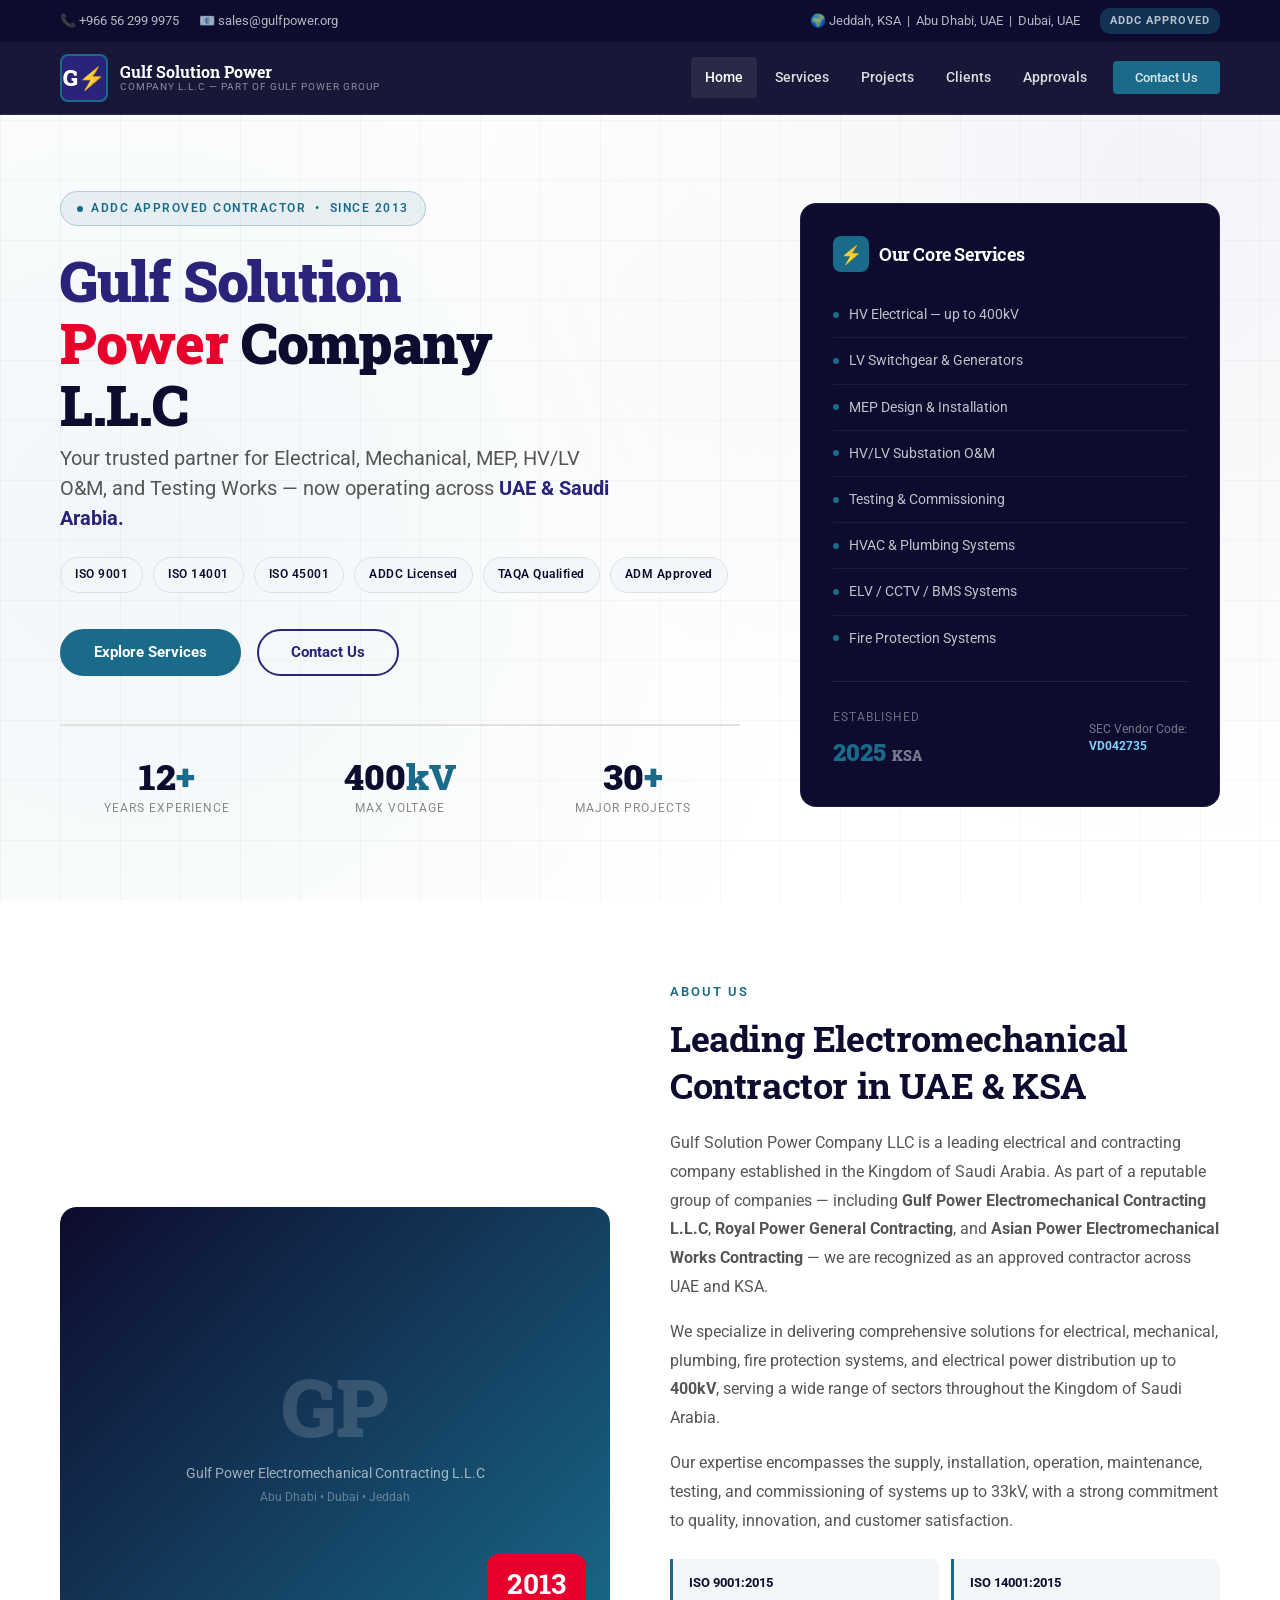
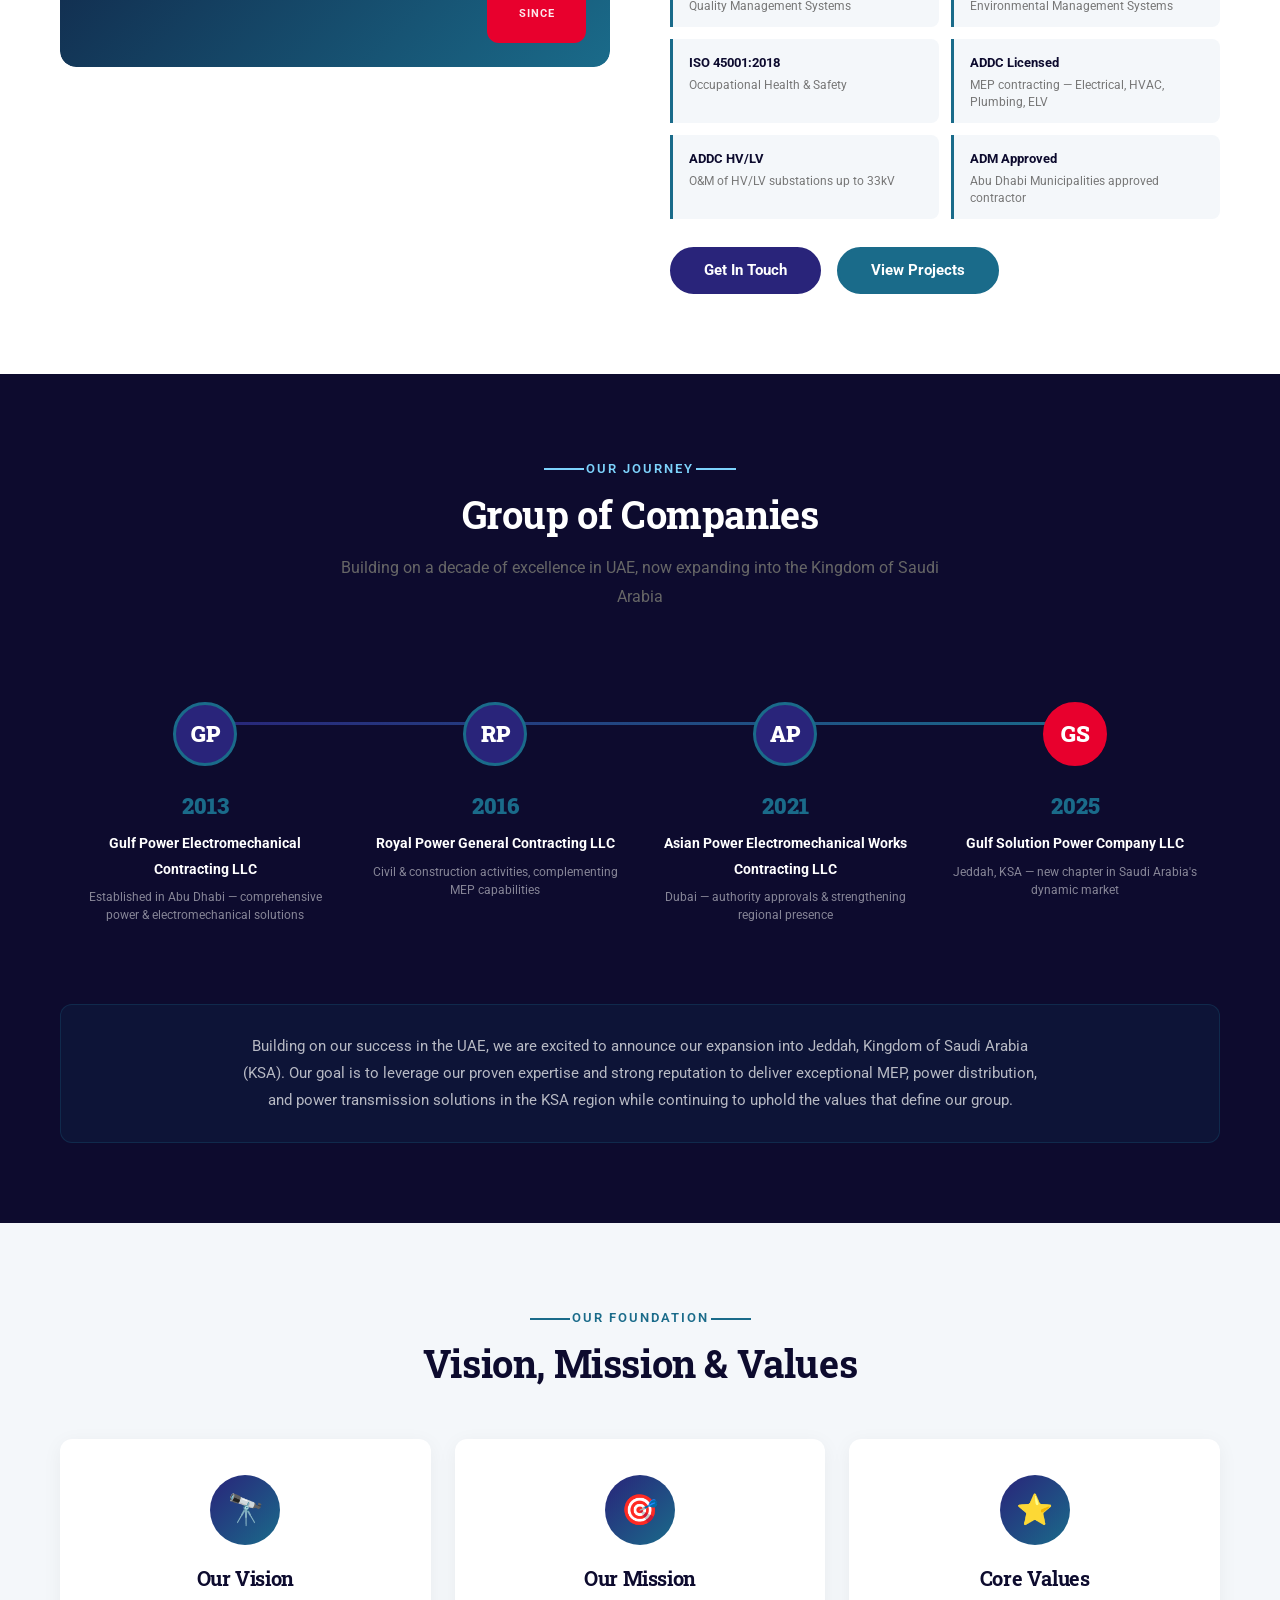
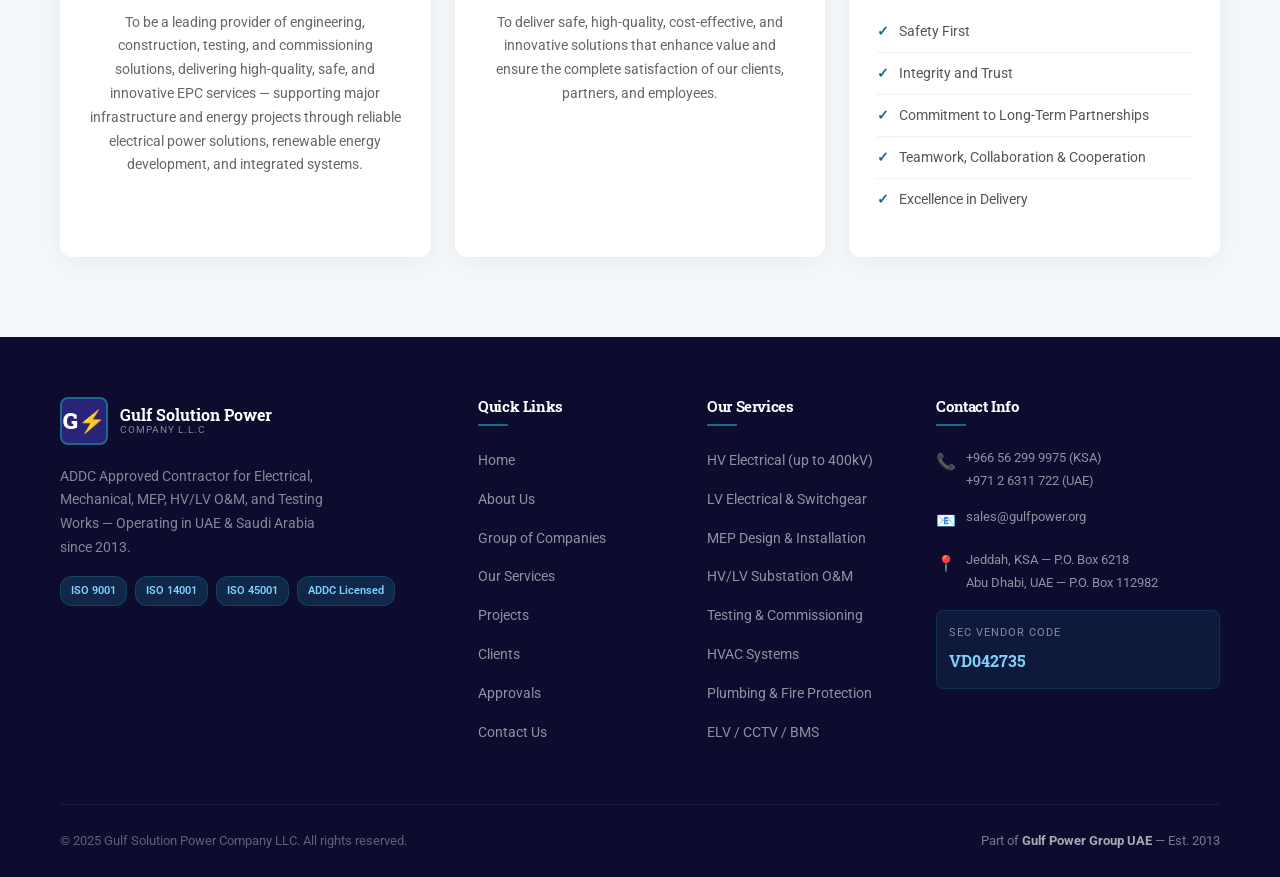
==== index.html @ 513af392 "initial commit" ====
<!DOCTYPE html>
<html lang="en">
<head>
  <meta charset="UTF-8" />
  <meta name="viewport" content="width=device-width, initial-scale=1.0" />
  <title>Gulf Solution Power Company LLC | ADDC Approved Contractor — UAE & KSA</title>
  <meta name="description" content="Gulf Solution Power Company LLC — ADDC Approved Contractor for Electrical, Mechanical, MEP, HV/LV O&M, and Testing Works. Operating in UAE & Saudi Arabia since 2013." />
  <link rel="preconnect" href="https://fonts.googleapis.com" />
  <link rel="preconnect" href="https://fonts.gstatic.com" crossorigin />
  <link href="https://fonts.googleapis.com/css2?family=Roboto:wght@300;400;500;700;900&family=Roboto+Slab:wght@400;600;700;900&display=swap" rel="stylesheet" />
  <link rel="stylesheet" href="assets/css/style.css" />
</head>
<body>

<!-- PAGE LOADER -->
<div id="page-loader">
  <div class="loader-inner">
    <div class="loader-logo">GULF <span>⚡</span> POWER</div>
    <div class="loader-bar"><div class="loader-bar-inner"></div></div>
  </div>
</div>

<!-- ============ HEADER ============ -->
<header id="site-header">
  <div class="header-top">
    <div class="container">
      <div class="header-top-left">
        <span>📞 +966 56 299 9975</span>
        <span>📧 sales@gulfpower.org</span>
      </div>
      <div class="header-top-right">
        <span>🌍 Jeddah, KSA &nbsp;|&nbsp; Abu Dhabi, UAE &nbsp;|&nbsp; Dubai, UAE</span>
        <span style="background:rgba(26,107,138,0.4);padding:3px 10px;border-radius:10px;font-size:11px;font-weight:700;letter-spacing:1px;">ADDC APPROVED</span>
      </div>
    </div>
  </div>
  <div class="header-main">
    <div class="container">
      <a href="index.html" class="site-logo">
        <div class="logo-icon">G<i class="lightning">⚡</i></div>
        <div class="logo-text">
          <span class="name">Gulf Solution Power</span>
          <span class="tagline">Company L.L.C — Part of Gulf Power Group</span>
        </div>
      </a>
      <nav class="main-nav">
        <ul>
          <li class="active"><a href="index.html">Home</a></li>
          <li><a href="services.html">Services</a></li>
          <li><a href="projects.html">Projects</a></li>
          <li><a href="clients.html">Clients</a></li>
          <li><a href="approvals.html">Approvals</a></li>
          <li><a href="contact.html" class="btn btn-secondary">Contact Us</a></li>
        </ul>
      </nav>
      <button class="hamburger" aria-label="Open menu">
        <span></span><span></span><span></span>
      </button>
    </div>
  </div>
  <nav class="mobile-nav">
    <ul>
      <li><a href="index.html">Home</a></li>
      <li><a href="services.html">Services</a></li>
      <li><a href="projects.html">Projects</a></li>
      <li><a href="clients.html">Clients</a></li>
      <li><a href="approvals.html">Approvals</a></li>
      <li><a href="contact.html">Contact Us</a></li>
    </ul>
  </nav>
</header>

<!-- ============ HERO ============ -->
<section id="hero">
  <div class="hero-bg-pattern"></div>
  <div class="hero-grid"></div>
  <div class="container">
    <div class="hero-content">
      <div class="hero-badge">
        <span class="dot"></span>
        ADDC Approved Contractor &nbsp;•&nbsp; Since 2013
      </div>
      <h1>
        <span class="highlight">Gulf Solution</span><br>
        <span class="accent">Power</span> Company<br>
        L.L.C
      </h1>
      <p class="hero-tagline">
        Your trusted partner for Electrical, Mechanical, MEP, HV/LV O&amp;M,
        and Testing Works — now operating across <strong style="color:var(--color-primary);">UAE &amp; Saudi Arabia.</strong>
      </p>
      <div class="hero-certifications">
        <span class="cert-badge">ISO 9001</span>
        <span class="cert-badge">ISO 14001</span>
        <span class="cert-badge">ISO 45001</span>
        <span class="cert-badge">ADDC Licensed</span>
        <span class="cert-badge">TAQA Qualified</span>
        <span class="cert-badge">ADM Approved</span>
      </div>
      <div class="hero-actions">
        <a href="services.html" class="btn btn-secondary">Explore Services</a>
        <a href="contact.html" class="btn btn-primary" style="background:transparent;color:var(--color-primary);border-color:var(--color-primary);">Contact Us</a>
      </div>
      <div class="hero-stats">
        <div class="hero-stat">
          <span class="number">12<span>+</span></span>
          <span class="label">Years Experience</span>
        </div>
        <div class="hero-stat">
          <span class="number">400<span>kV</span></span>
          <span class="label">Max Voltage</span>
        </div>
        <div class="hero-stat">
          <span class="number">30<span>+</span></span>
          <span class="label">Major Projects</span>
        </div>
      </div>
    </div>
    <div class="hero-visual">
      <div class="hero-card">
        <h3>
          <span class="icon">⚡</span>
          Our Core Services
        </h3>
        <ul class="service-list-hero">
          <li>HV Electrical — up to 400kV</li>
          <li>LV Switchgear &amp; Generators</li>
          <li>MEP Design &amp; Installation</li>
          <li>HV/LV Substation O&amp;M</li>
          <li>Testing &amp; Commissioning</li>
          <li>HVAC &amp; Plumbing Systems</li>
          <li>ELV / CCTV / BMS Systems</li>
          <li>Fire Protection Systems</li>
        </ul>
        <div class="hero-card-bottom">
          <div>
            <span class="since">ESTABLISHED</span><br>
            <span class="year">2025 <span style="font-size:14px;color:rgba(255,255,255,0.45)">KSA</span></span>
          </div>
          <div style="margin-left:auto;font-size:12px;color:rgba(255,255,255,0.45);max-width:160px;line-height:1.4;">
            SEC Vendor Code:<br>
            <strong style="color:#7dd3fc;">VD042735</strong>
          </div>
        </div>
      </div>
    </div>
  </div>
</section>

<!-- ============ ABOUT ============ -->
<section id="about" class="section">
  <div class="container">
    <div class="about-grid">
      <div class="about-image-wrap fade-in">
        <div class="about-image-placeholder">
          <div class="big-gp">GP</div>
          <div style="color:rgba(255,255,255,0.6);font-size:14px;text-align:center;padding:0 40px;line-height:1.6;">
            Gulf Power Electromechanical Contracting L.L.C<br>
            <span style="color:rgba(255,255,255,0.35);font-size:12px;">Abu Dhabi • Dubai • Jeddah</span>
          </div>
        </div>
        <div class="about-since-badge">
          <span class="year">2013</span>
          <span class="text">Since</span>
        </div>
      </div>
      <div class="about-content fade-in fade-in-delay-1">
        <span class="subtitle-tag">About Us</span>
        <h2>Leading Electromechanical Contractor in UAE &amp; KSA</h2>
        <p>Gulf Solution Power Company LLC is a leading electrical and contracting company established in the Kingdom of Saudi Arabia. As part of a reputable group of companies — including <strong>Gulf Power Electromechanical Contracting L.L.C</strong>, <strong>Royal Power General Contracting</strong>, and <strong>Asian Power Electromechanical Works Contracting</strong> — we are recognized as an approved contractor across UAE and KSA.</p>
        <p>We specialize in delivering comprehensive solutions for electrical, mechanical, plumbing, fire protection systems, and electrical power distribution up to <strong>400kV</strong>, serving a wide range of sectors throughout the Kingdom of Saudi Arabia.</p>
        <p>Our expertise encompasses the supply, installation, operation, maintenance, testing, and commissioning of systems up to 33kV, with a strong commitment to quality, innovation, and customer satisfaction.</p>
        <div class="cert-grid">
          <div class="cert-item"><div class="cert-title">ISO 9001:2015</div><div class="cert-desc">Quality Management Systems</div></div>
          <div class="cert-item"><div class="cert-title">ISO 14001:2015</div><div class="cert-desc">Environmental Management Systems</div></div>
          <div class="cert-item"><div class="cert-title">ISO 45001:2018</div><div class="cert-desc">Occupational Health &amp; Safety</div></div>
          <div class="cert-item"><div class="cert-title">ADDC Licensed</div><div class="cert-desc">MEP contracting — Electrical, HVAC, Plumbing, ELV</div></div>
          <div class="cert-item"><div class="cert-title">ADDC HV/LV</div><div class="cert-desc">O&amp;M of HV/LV substations up to 33kV</div></div>
          <div class="cert-item"><div class="cert-title">ADM Approved</div><div class="cert-desc">Abu Dhabi Municipalities approved contractor</div></div>
        </div>
        <div style="margin-top:28px;">
          <a href="contact.html" class="btn btn-primary">Get In Touch</a>
          &nbsp;&nbsp;
          <a href="projects.html" class="btn btn-secondary">View Projects</a>
        </div>
      </div>
    </div>
  </div>
</section>

<!-- ============ GROUP OF COMPANIES ============ -->
<section id="group" class="section section-dark">
  <div class="container">
    <div class="section-header fade-in">
      <span class="subtitle">Our Journey</span>
      <h2>Group of Companies</h2>
      <p>Building on a decade of excellence in UAE, now expanding into the Kingdom of Saudi Arabia</p>
    </div>
    <div class="timeline fade-in">
      <div class="timeline-item">
        <div class="timeline-dot">GP</div>
        <div class="timeline-year">2013</div>
        <div class="timeline-name">Gulf Power Electromechanical Contracting LLC</div>
        <div class="timeline-desc">Established in Abu Dhabi — comprehensive power &amp; electromechanical solutions</div>
      </div>
      <div class="timeline-item">
        <div class="timeline-dot">RP</div>
        <div class="timeline-year">2016</div>
        <div class="timeline-name">Royal Power General Contracting LLC</div>
        <div class="timeline-desc">Civil &amp; construction activities, complementing MEP capabilities</div>
      </div>
      <div class="timeline-item">
        <div class="timeline-dot">AP</div>
        <div class="timeline-year">2021</div>
        <div class="timeline-name">Asian Power Electromechanical Works Contracting LLC</div>
        <div class="timeline-desc">Dubai — authority approvals &amp; strengthening regional presence</div>
      </div>
      <div class="timeline-item">
        <div class="timeline-dot" style="background:var(--color-accent);border-color:var(--color-accent);">GS</div>
        <div class="timeline-year">2025</div>
        <div class="timeline-name">Gulf Solution Power Company LLC</div>
        <div class="timeline-desc">Jeddah, KSA — new chapter in Saudi Arabia's dynamic market</div>
      </div>
    </div>
    <div style="text-align:center;margin-top:40px;padding:28px;background:rgba(26,107,138,0.1);border:1px solid rgba(26,107,138,0.25);border-radius:12px;" class="fade-in">
      <p style="color:rgba(255,255,255,0.7);font-size:15px;max-width:800px;margin:0 auto;line-height:1.8;">
        Building on our success in the UAE, we are excited to announce our expansion into Jeddah, Kingdom of Saudi Arabia (KSA). Our goal is to leverage our proven expertise and strong reputation to deliver exceptional MEP, power distribution, and power transmission solutions in the KSA region while continuing to uphold the values that define our group.
      </p>
    </div>
  </div>
</section>

<!-- ============ VISION / MISSION / VALUES ============ -->
<section id="vision-mission" class="section">
  <div class="container">
    <div class="section-header fade-in">
      <span class="subtitle">Our Foundation</span>
      <h2>Vision, Mission &amp; Values</h2>
    </div>
    <div class="vm-grid">
      <div class="vm-card fade-in">
        <div class="vm-icon">🔭</div>
        <h3>Our Vision</h3>
        <p>To be a leading provider of engineering, construction, testing, and commissioning solutions, delivering high-quality, safe, and innovative EPC services — supporting major infrastructure and energy projects through reliable electrical power solutions, renewable energy development, and integrated systems.</p>
      </div>
      <div class="vm-card fade-in fade-in-delay-1">
        <div class="vm-icon">🎯</div>
        <h3>Our Mission</h3>
        <p>To deliver safe, high-quality, cost-effective, and innovative solutions that enhance value and ensure the complete satisfaction of our clients, partners, and employees.</p>
      </div>
      <div class="vm-card fade-in fade-in-delay-2">
        <div class="vm-icon">⭐</div>
        <h3>Core Values</h3>
        <ul class="values-list">
          <li>Safety First</li>
          <li>Integrity and Trust</li>
          <li>Commitment to Long-Term Partnerships</li>
          <li>Teamwork, Collaboration &amp; Cooperation</li>
          <li>Excellence in Delivery</li>
        </ul>
      </div>
    </div>
  </div>
</section>

<!-- ============ FOOTER ============ -->
<footer id="footer">
  <div class="container">
    <div class="footer-grid">
      <div class="footer-brand">
        <a href="index.html" class="site-logo">
          <div class="logo-icon">G<i class="lightning">⚡</i></div>
          <div class="logo-text">
            <span class="name">Gulf Solution Power</span>
            <span class="tagline">Company L.L.C</span>
          </div>
        </a>
        <p>ADDC Approved Contractor for Electrical, Mechanical, MEP, HV/LV O&amp;M, and Testing Works — Operating in UAE &amp; Saudi Arabia since 2013.</p>
        <div style="margin-top:16px;display:flex;gap:8px;flex-wrap:wrap;">
          <span style="background:rgba(26,107,138,0.3);border:1px solid rgba(26,107,138,0.4);color:#7dd3fc;padding:4px 10px;border-radius:12px;font-size:11px;font-weight:600;">ISO 9001</span>
          <span style="background:rgba(26,107,138,0.3);border:1px solid rgba(26,107,138,0.4);color:#7dd3fc;padding:4px 10px;border-radius:12px;font-size:11px;font-weight:600;">ISO 14001</span>
          <span style="background:rgba(26,107,138,0.3);border:1px solid rgba(26,107,138,0.4);color:#7dd3fc;padding:4px 10px;border-radius:12px;font-size:11px;font-weight:600;">ISO 45001</span>
          <span style="background:rgba(26,107,138,0.3);border:1px solid rgba(26,107,138,0.4);color:#7dd3fc;padding:4px 10px;border-radius:12px;font-size:11px;font-weight:600;">ADDC Licensed</span>
        </div>
      </div>
      <div class="footer-col">
        <h4>Quick Links</h4>
        <ul>
          <li><a href="index.html">Home</a></li>
          <li><a href="index.html#about">About Us</a></li>
          <li><a href="index.html#group">Group of Companies</a></li>
          <li><a href="index.html#services">Our Services</a></li>
          <li><a href="projects.html">Projects</a></li>
          <li><a href="clients.html">Clients</a></li>
          <li><a href="approvals.html">Approvals</a></li>
          <li><a href="contact.html">Contact Us</a></li>
        </ul>
      </div>
      <div class="footer-col">
        <h4>Our Services</h4>
        <ul>
          <li><a href="services.html">HV Electrical (up to 400kV)</a></li>
          <li><a href="services.html">LV Electrical &amp; Switchgear</a></li>
          <li><a href="services.html">MEP Design &amp; Installation</a></li>
          <li><a href="services.html">HV/LV Substation O&amp;M</a></li>
          <li><a href="services.html">Testing &amp; Commissioning</a></li>
          <li><a href="services.html">HVAC Systems</a></li>
          <li><a href="services.html">Plumbing &amp; Fire Protection</a></li>
          <li><a href="services.html">ELV / CCTV / BMS</a></li>
        </ul>
      </div>
      <div class="footer-col">
        <h4>Contact Info</h4>
        <div class="footer-contact-item">
          <span class="icon">📞</span>
          <div class="text"><a href="tel:+966562999975">+966 56 299 9975</a> (KSA)<br><a href="tel:+97126311722">+971 2 6311 722</a> (UAE)</div>
        </div>
        <div class="footer-contact-item">
          <span class="icon">📧</span>
          <div class="text"><a href="mailto:sales@gulfpower.org">sales@gulfpower.org</a></div>
        </div>
        <div class="footer-contact-item">
          <span class="icon">📍</span>
          <div class="text">Jeddah, KSA — P.O. Box 6218<br>Abu Dhabi, UAE — P.O. Box 112982</div>
        </div>
        <div style="margin-top:16px;padding:12px;background:rgba(26,107,138,0.15);border:1px solid rgba(26,107,138,0.25);border-radius:8px;">
          <div style="color:rgba(255,255,255,0.5);font-size:11px;letter-spacing:1px;text-transform:uppercase;margin-bottom:4px;">SEC Vendor Code</div>
          <div style="color:#7dd3fc;font-weight:700;font-size:16px;font-family:'Roboto Slab',serif;">VD042735</div>
        </div>
      </div>
    </div>
    <div class="footer-bottom">
      <p>&copy; 2025 Gulf Solution Power Company LLC. All rights reserved.</p>
      <p class="group-info">Part of <strong>Gulf Power Group UAE</strong> — Est. 2013</p>
    </div>
  </div>
</footer>

<button id="back-to-top" title="Back to top">↑</button>
<script src="assets/js/main.js"></script>
</body>
</html>
---- assets/css/style.css ----
/* ============================================================
   GULF SOLUTION POWER — Main Stylesheet
   Inspired by pothigai-power.com patterns
   ============================================================ */

/* 1 - CSS VARIABLES */
:root {
  --color-primary:    #29247a;   /* dark purple/navy */
  --color-secondary:  #1a6b8a;   /* teal */
  --color-accent:     #e8002d;   /* red lightning */
  --color-light:      #f4f7fa;
  --color-white:      #ffffff;
  --color-dark:       #0d0b2e;
  --color-text:       #444444;
  --color-border:     #e0e0e0;
  --scroll-bar:       0px;
  --transition:       all 0.35s ease;
  --font-main:        'Roboto', sans-serif;
  --font-heading:     'Roboto Slab', serif;
  --container-max:    1200px;
  --section-pad:      80px 0;
}

/* 2 - BASE */
*, *::before, *::after { box-sizing: border-box; }

* {
  text-rendering: optimizeLegibility;
  -webkit-font-smoothing: antialiased;
  -moz-osx-font-smoothing: grayscale;
}

html { overflow-x: hidden; scroll-behavior: smooth; }

body {
  font-family: var(--font-main);
  font-size: 16px;
  line-height: 1.8;
  color: var(--color-text);
  overflow-x: hidden;
  margin: 0;
  padding: 0;
}

h1, h2, h3, h4, h5, h6 {
  font-family: var(--font-heading);
  margin-top: 0;
  margin-bottom: 20px;
  letter-spacing: -0.4px;
  color: var(--color-dark);
  line-height: 1.3;
}

p { margin-top: 0; margin-bottom: 16px; }

a { color: var(--color-secondary); text-decoration: none; transition: var(--transition); }
a:hover { color: var(--color-primary); }

img { border: 0; max-width: 100%; height: auto; vertical-align: top; display: block; }

ul { padding-left: 20px; }

/* 3 - LAYOUT */
.container {
  width: 100%;
  max-width: var(--container-max);
  margin: 0 auto;
  padding: 0 20px;
}

.section { padding: var(--section-pad); }
.section-light { background: var(--color-light); }
.section-dark  { background: var(--color-dark); color: var(--color-white); }
.section-primary { background: var(--color-primary); color: var(--color-white); }

.row {
  display: flex;
  flex-wrap: wrap;
  margin: 0 -15px;
}
.col { padding: 0 15px; flex: 1; }
.col-6 { width: 50%; padding: 0 15px; }
.col-4 { width: 33.333%; padding: 0 15px; }
.col-3 { width: 25%; padding: 0 15px; }

/* 4 - SECTION HEADER */
.section-header {
  text-align: center;
  margin-bottom: 50px;
}
.section-header .subtitle {
  display: inline-block;
  color: var(--color-secondary);
  font-weight: 600;
  letter-spacing: 2px;
  text-transform: uppercase;
  font-size: 13px;
  margin-bottom: 10px;
  position: relative;
  padding: 0 20px;
}
.section-header .subtitle::before,
.section-header .subtitle::after {
  content: '';
  position: absolute;
  top: 50%;
  width: 40px;
  height: 2px;
  background: var(--color-secondary);
}
.section-header .subtitle::before { right: 100%; margin-right: -18px; }
.section-header .subtitle::after  { left: 100%; margin-left: -18px; }

.section-header h2 {
  font-size: 38px;
  color: var(--color-dark);
  margin-bottom: 15px;
}
.section-header p {
  max-width: 600px;
  margin: 0 auto;
  color: #666;
}
.section-dark .section-header h2,
.section-primary .section-header h2 { color: var(--color-white); }
.section-dark .section-header .subtitle,
.section-primary .section-header .subtitle { color: #7dd3fc; }
.section-dark .section-header .subtitle::before,
.section-dark .section-header .subtitle::after,
.section-primary .section-header .subtitle::before,
.section-primary .section-header .subtitle::after { background: #7dd3fc; }

/* 5 - BUTTONS */
.btn {
  display: inline-block;
  padding: 14px 32px;
  border-radius: 30px;
  font-weight: 700;
  font-size: 15px;
  line-height: 1;
  transition: var(--transition);
  cursor: pointer;
  border: 2px solid transparent;
  text-decoration: none;
}
.btn-primary {
  background: var(--color-primary);
  color: var(--color-white);
  border-color: var(--color-primary);
}
.btn-primary:hover {
  background: var(--color-secondary);
  border-color: var(--color-secondary);
  color: var(--color-white);
  box-shadow: 0 8px 20px rgba(0,0,0,0.15);
}
.btn-outline {
  background: transparent;
  color: var(--color-white);
  border-color: var(--color-white);
}
.btn-outline:hover {
  background: var(--color-white);
  color: var(--color-primary);
}
.btn-secondary {
  background: var(--color-secondary);
  color: var(--color-white);
  border-color: var(--color-secondary);
}
.btn-secondary:hover {
  background: var(--color-primary);
  border-color: var(--color-primary);
  color: var(--color-white);
}

/* 6 - PAGE LOADER */
#page-loader {
  position: fixed; top: 0; left: 0;
  width: 100%; height: 100%;
  background: var(--color-dark);
  z-index: 99999;
  display: flex; align-items: center; justify-content: center;
  transition: opacity 0.5s ease;
}
#page-loader .loader-inner {
  text-align: center;
}
#page-loader .loader-logo {
  font-size: 28px;
  font-weight: 900;
  color: white;
  margin-bottom: 20px;
  font-family: var(--font-heading);
}
#page-loader .loader-logo span { color: var(--color-accent); }
.loader-bar {
  width: 200px;
  height: 3px;
  background: rgba(255,255,255,0.2);
  border-radius: 2px;
  overflow: hidden;
  margin: 0 auto;
}
.loader-bar-inner {
  height: 100%;
  background: var(--color-secondary);
  animation: loaderAnim 1s ease-out forwards;
}
@keyframes loaderAnim {
  from { width: 0; }
  to   { width: 100%; }
}

/* 7 - HEADER / NAVBAR */
#site-header {
  position: fixed;
  top: 0; left: 0;
  width: calc(100% - var(--scroll-bar));
  z-index: 1000;
  transition: var(--transition);
}

.header-top {
  background: var(--color-dark);
  padding: 8px 0;
  font-size: 13px;
  color: rgba(255,255,255,0.7);
}
.header-top .container {
  display: flex;
  justify-content: space-between;
  align-items: center;
}
.header-top a { color: rgba(255,255,255,0.7); }
.header-top a:hover { color: var(--color-white); }
.header-top-left { display: flex; gap: 20px; align-items: center; }
.header-top-right { display: flex; gap: 20px; align-items: center; }
.header-top-right a {
  display: inline-flex;
  align-items: center;
  gap: 5px;
}

.header-main {
  background: rgba(13, 11, 46, 0.95);
  backdrop-filter: blur(10px);
  padding: 0;
  border-bottom: 1px solid rgba(255,255,255,0.08);
  transition: var(--transition);
}
.header-main .container {
  display: flex;
  align-items: center;
  justify-content: space-between;
  height: 72px;
}
#site-header.scrolled .header-main {
  background: rgba(13,11,46,0.98);
  box-shadow: 0 4px 20px rgba(0,0,0,0.3);
}

/* LOGO */
.site-logo {
  display: flex;
  align-items: center;
  gap: 12px;
  text-decoration: none;
}
.logo-icon {
  width: 48px;
  height: 48px;
  background: var(--color-primary);
  border-radius: 8px;
  display: flex;
  align-items: center;
  justify-content: center;
  font-size: 22px;
  font-weight: 900;
  color: white;
  font-family: var(--font-heading);
  border: 2px solid var(--color-secondary);
  flex-shrink: 0;
}
.logo-icon .lightning { color: var(--color-accent); font-style: normal; }
.logo-text { color: white; line-height: 1.2; }
.logo-text .name { font-size: 16px; font-weight: 700; font-family: var(--font-heading); display: block; }
.logo-text .tagline { font-size: 10px; color: rgba(255,255,255,0.5); letter-spacing: 1px; text-transform: uppercase; display: block; }

/* NAV */
.main-nav ul {
  list-style: none;
  margin: 0; padding: 0;
  display: flex;
  align-items: center;
  gap: 4px;
}
.main-nav ul li a {
  color: rgba(255,255,255,0.85);
  font-size: 14px;
  font-weight: 500;
  padding: 8px 14px;
  border-radius: 4px;
  transition: var(--transition);
  display: block;
  text-decoration: none;
}
.main-nav ul li a:hover,
.main-nav ul li.active a {
  color: white;
  background: rgba(255,255,255,0.08);
}
.main-nav ul li .btn { padding: 8px 20px; font-size: 13px; margin-left: 8px; }

/* MOBILE MENU TOGGLE */
.hamburger {
  display: none;
  flex-direction: column;
  gap: 5px;
  cursor: pointer;
  padding: 5px;
  background: none;
  border: none;
}
.hamburger span {
  display: block;
  width: 24px;
  height: 2px;
  background: white;
  transition: var(--transition);
  border-radius: 2px;
}
.hamburger.open span:nth-child(1) { transform: translateY(7px) rotate(45deg); }
.hamburger.open span:nth-child(2) { opacity: 0; }
.hamburger.open span:nth-child(3) { transform: translateY(-7px) rotate(-45deg); }

/* Mobile nav */
.mobile-nav {
  display: none;
  background: var(--color-dark);
  border-top: 1px solid rgba(255,255,255,0.1);
  padding: 16px 0;
}
.mobile-nav.open { display: block; }
.mobile-nav ul { list-style: none; margin: 0; padding: 0; }
.mobile-nav ul li a {
  display: block;
  padding: 12px 20px;
  color: rgba(255,255,255,0.8);
  font-size: 15px;
  border-bottom: 1px solid rgba(255,255,255,0.06);
  text-decoration: none;
  transition: var(--transition);
}
.mobile-nav ul li a:hover { color: white; padding-left: 28px; }

/* 8 - HERO */
#hero {
  min-height: 100vh;
  background: #ffffff;
  display: flex;
  align-items: center;
  position: relative;
  overflow: hidden;
  padding-top: 110px;
}
.hero-bg-pattern {
  position: absolute;
  inset: 0;
  background-image:
    radial-gradient(circle at 10% 60%, rgba(26,107,138,0.06) 0%, transparent 55%),
    radial-gradient(circle at 90% 20%, rgba(41,36,122,0.05) 0%, transparent 50%);
  pointer-events: none;
}
.hero-grid {
  position: absolute;
  inset: 0;
  background-image:
    linear-gradient(rgba(0,0,0,0.03) 1px, transparent 1px),
    linear-gradient(90deg, rgba(0,0,0,0.03) 1px, transparent 1px);
  background-size: 60px 60px;
  pointer-events: none;
}
#hero .container {
  position: relative;
  z-index: 2;
  display: flex;
  align-items: center;
  gap: 60px;
}
.hero-content { flex: 1; }
.hero-badge {
  display: inline-flex;
  align-items: center;
  gap: 8px;
  background: rgba(26,107,138,0.08);
  border: 1px solid rgba(26,107,138,0.25);
  color: var(--color-secondary);
  padding: 6px 16px;
  border-radius: 20px;
  font-size: 12px;
  letter-spacing: 1.5px;
  text-transform: uppercase;
  font-weight: 600;
  margin-bottom: 24px;
}
.hero-badge .dot {
  width: 6px; height: 6px;
  background: var(--color-secondary);
  border-radius: 50%;
  animation: pulse 2s infinite;
}
@keyframes pulse {
  0%, 100% { opacity: 1; transform: scale(1); }
  50% { opacity: 0.5; transform: scale(1.3); }
}
.hero-content h1 {
  font-size: 56px;
  font-weight: 900;
  color: var(--color-dark);
  line-height: 1.1;
  margin-bottom: 8px;
  letter-spacing: -1px;
}
.hero-content h1 .highlight { color: var(--color-primary); }
.hero-content h1 .accent { color: var(--color-accent); }
.hero-tagline {
  font-size: 20px;
  color: #555;
  margin-bottom: 24px;
  font-weight: 400;
  line-height: 1.5;
  max-width: 560px;
}
.hero-certifications {
  display: flex;
  flex-wrap: wrap;
  gap: 10px;
  margin-bottom: 36px;
}
.cert-badge {
  background: var(--color-light);
  border: 1px solid var(--color-border);
  color: var(--color-dark);
  padding: 6px 14px;
  border-radius: 20px;
  font-size: 12px;
  font-weight: 600;
  letter-spacing: 0.5px;
}
.hero-actions { display: flex; gap: 16px; flex-wrap: wrap; margin-bottom: 48px; }
.hero-stats {
  display: grid;
  grid-template-columns: repeat(3, 1fr);
  gap: 20px;
  padding-top: 32px;
  border-top: 2px solid var(--color-border);
}
.hero-stat { text-align: center; }
.hero-stat .number {
  display: block;
  font-size: 36px;
  font-weight: 900;
  color: var(--color-dark);
  font-family: var(--font-heading);
  line-height: 1;
}
.hero-stat .number span { color: var(--color-secondary); }
.hero-stat .label {
  font-size: 12px;
  color: #888;
  letter-spacing: 1px;
  text-transform: uppercase;
  margin-top: 4px;
  display: block;
}
.hero-visual { flex: 0 0 420px; position: relative; }
.hero-card {
  background: var(--color-dark);
  border: 1px solid rgba(255,255,255,0.08);
  border-radius: 16px;
  padding: 32px;
}
.hero-card h3 {
  color: white;
  font-size: 18px;
  margin-bottom: 20px;
  display: flex;
  align-items: center;
  gap: 10px;
}
.hero-card h3 .icon {
  width: 36px; height: 36px;
  background: var(--color-secondary);
  border-radius: 8px;
  display: flex; align-items: center; justify-content: center;
  font-size: 18px;
}
.service-list-hero { list-style: none; padding: 0; margin: 0; }
.service-list-hero li {
  padding: 10px 0;
  border-bottom: 1px solid rgba(255,255,255,0.07);
  color: rgba(255,255,255,0.75);
  font-size: 14px;
  display: flex;
  align-items: center;
  gap: 10px;
}
.service-list-hero li:last-child { border-bottom: none; }
.service-list-hero li::before {
  content: '';
  width: 6px; height: 6px;
  background: var(--color-secondary);
  border-radius: 50%;
  flex-shrink: 0;
}
.hero-card-bottom {
  margin-top: 20px;
  padding-top: 20px;
  border-top: 1px solid rgba(255,255,255,0.1);
  display: flex;
  align-items: center;
  gap: 10px;
}
.hero-card-bottom .since {
  font-size: 12px;
  color: rgba(255,255,255,0.4);
  letter-spacing: 1px;
  text-transform: uppercase;
}
.hero-card-bottom .year {
  font-size: 24px;
  font-weight: 900;
  color: var(--color-secondary);
  font-family: var(--font-heading);
}

/* 9 - ABOUT */
#about .about-grid {
  display: grid;
  grid-template-columns: 1fr 1fr;
  gap: 60px;
  align-items: center;
}
.about-image-wrap {
  position: relative;
  border-radius: 16px;
  overflow: hidden;
}
.about-image-placeholder {
  background: linear-gradient(135deg, var(--color-dark), var(--color-secondary));
  height: 460px;
  border-radius: 16px;
  display: flex;
  align-items: center;
  justify-content: center;
  flex-direction: column;
  gap: 16px;
  color: white;
}
.about-image-placeholder .big-gp {
  font-size: 80px;
  font-weight: 900;
  font-family: var(--font-heading);
  color: rgba(255,255,255,0.15);
  line-height: 1;
}
.about-since-badge {
  position: absolute;
  bottom: 24px;
  right: 24px;
  background: var(--color-accent);
  color: white;
  padding: 16px 20px;
  border-radius: 12px;
  text-align: center;
  font-weight: 700;
}
.about-since-badge .year { font-size: 28px; font-family: var(--font-heading); display: block; line-height: 1; }
.about-since-badge .text { font-size: 11px; letter-spacing: 1px; text-transform: uppercase; opacity: 0.9; }

.about-content .subtitle-tag {
  color: var(--color-secondary);
  font-weight: 600;
  font-size: 13px;
  letter-spacing: 2px;
  text-transform: uppercase;
  margin-bottom: 12px;
  display: block;
}
.about-content h2 { font-size: 36px; color: var(--color-dark); }
.about-content p { color: #555; }

.cert-grid {
  display: grid;
  grid-template-columns: 1fr 1fr;
  gap: 12px;
  margin-top: 24px;
}
.cert-item {
  background: var(--color-light);
  border-left: 3px solid var(--color-secondary);
  padding: 12px 16px;
  border-radius: 0 8px 8px 0;
}
.cert-item .cert-title {
  font-weight: 700;
  font-size: 13px;
  color: var(--color-dark);
  margin-bottom: 3px;
}
.cert-item .cert-desc {
  font-size: 12px;
  color: #777;
  line-height: 1.4;
  margin: 0;
}

/* 10 - GROUP TIMELINE */
#group .timeline {
  display: flex;
  align-items: flex-start;
  justify-content: center;
  gap: 0;
  position: relative;
  padding: 40px 0;
}
#group .timeline::before {
  content: '';
  position: absolute;
  top: 60px;
  left: 10%;
  right: 10%;
  height: 3px;
  background: linear-gradient(90deg, var(--color-primary), var(--color-secondary));
}
.timeline-item {
  flex: 1;
  text-align: center;
  position: relative;
  padding: 0 20px;
}
.timeline-dot {
  width: 64px; height: 64px;
  border-radius: 50%;
  background: var(--color-primary);
  border: 3px solid var(--color-secondary);
  margin: 0 auto 20px;
  display: flex;
  align-items: center;
  justify-content: center;
  font-size: 22px;
  font-weight: 900;
  color: white;
  font-family: var(--font-heading);
  position: relative;
  z-index: 2;
  transition: var(--transition);
}
.timeline-item:hover .timeline-dot {
  background: var(--color-secondary);
  transform: scale(1.1);
}
.timeline-year {
  font-size: 22px;
  font-weight: 900;
  color: var(--color-secondary);
  font-family: var(--font-heading);
  margin-bottom: 6px;
}
.timeline-name {
  font-size: 14px;
  font-weight: 700;
  color: white;
  margin-bottom: 6px;
}
.timeline-desc {
  font-size: 12px;
  color: rgba(255,255,255,0.5);
  line-height: 1.5;
}

/* 11 - SERVICES */
#services .services-grid {
  display: grid;
  grid-template-columns: repeat(3, 1fr);
  gap: 24px;
}
.service-card {
  background: white;
  border-radius: 12px;
  padding: 32px 28px;
  border: 1px solid var(--color-border);
  transition: var(--transition);
  position: relative;
  overflow: hidden;
}
.service-card::before {
  content: '';
  position: absolute;
  top: 0; left: 0;
  width: 100%; height: 4px;
  background: linear-gradient(90deg, var(--color-primary), var(--color-secondary));
  transform: scaleX(0);
  transition: var(--transition);
  transform-origin: left;
}
.service-card:hover { transform: translateY(-6px); box-shadow: 0 20px 40px rgba(0,0,0,0.1); }
.service-card:hover::before { transform: scaleX(1); }
.service-icon {
  width: 60px; height: 60px;
  background: linear-gradient(135deg, var(--color-primary), var(--color-secondary));
  border-radius: 12px;
  display: flex;
  align-items: center;
  justify-content: center;
  font-size: 26px;
  margin-bottom: 20px;
  color: white;
}
.service-card h3 { font-size: 18px; color: var(--color-dark); margin-bottom: 12px; }
.service-card ul {
  list-style: none;
  padding: 0; margin: 0;
}
.service-card ul li {
  padding: 5px 0;
  color: #666;
  font-size: 14px;
  border-bottom: 1px dashed #eee;
  display: flex;
  align-items: flex-start;
  gap: 8px;
}
.service-card ul li:last-child { border-bottom: none; }
.service-card ul li::before {
  content: '→';
  color: var(--color-secondary);
  font-size: 12px;
  flex-shrink: 0;
  margin-top: 3px;
}

/* 12 - STRENGTHS */
#strengths .strengths-grid {
  display: grid;
  grid-template-columns: repeat(3, 1fr);
  gap: 24px;
}
.strength-card {
  background: rgba(255,255,255,0.04);
  border: 1px solid rgba(255,255,255,0.08);
  border-radius: 12px;
  padding: 28px;
  transition: var(--transition);
}
.strength-card:hover {
  background: rgba(255,255,255,0.08);
  border-color: rgba(26,107,138,0.4);
  transform: translateY(-4px);
}
.strength-icon {
  font-size: 36px;
  margin-bottom: 16px;
}
.strength-card h3 {
  font-size: 16px;
  color: white;
  margin-bottom: 10px;
}
.strength-card p { font-size: 14px; color: rgba(255,255,255,0.55); margin: 0; }

/* 13 - VISION MISSION */
#vision-mission {
  background: var(--color-light);
}
.vm-grid {
  display: grid;
  grid-template-columns: 1fr 1fr 1fr;
  gap: 24px;
}
.vm-card {
  background: white;
  border-radius: 12px;
  padding: 36px 28px;
  text-align: center;
  box-shadow: 0 4px 20px rgba(0,0,0,0.05);
  transition: var(--transition);
}
.vm-card:hover { transform: translateY(-4px); box-shadow: 0 12px 30px rgba(0,0,0,0.1); }
.vm-card .vm-icon {
  width: 70px; height: 70px;
  background: linear-gradient(135deg, var(--color-primary), var(--color-secondary));
  border-radius: 50%;
  display: flex; align-items: center; justify-content: center;
  font-size: 30px;
  margin: 0 auto 20px;
  color: white;
}
.vm-card h3 { font-size: 20px; color: var(--color-dark); }
.vm-card p { font-size: 14px; color: #666; margin: 0; line-height: 1.7; }
.values-list {
  list-style: none;
  padding: 0; margin: 0;
  text-align: left;
}
.values-list li {
  padding: 8px 0;
  font-size: 14px;
  color: #555;
  border-bottom: 1px solid #f0f0f0;
  display: flex;
  align-items: center;
  gap: 10px;
}
.values-list li:last-child { border-bottom: none; }
.values-list li::before {
  content: '✓';
  color: var(--color-secondary);
  font-weight: 700;
  font-size: 14px;
  flex-shrink: 0;
}

/* 14 - PROJECTS */
#projects .tabs {
  display: flex;
  gap: 4px;
  margin-bottom: 36px;
  border-bottom: 2px solid var(--color-border);
  padding-bottom: 0;
}
.tab-btn {
  padding: 12px 28px;
  border: none;
  background: none;
  cursor: pointer;
  font-size: 15px;
  font-weight: 600;
  color: #888;
  border-bottom: 3px solid transparent;
  margin-bottom: -2px;
  transition: var(--transition);
  font-family: var(--font-main);
}
.tab-btn:hover { color: var(--color-primary); }
.tab-btn.active {
  color: var(--color-primary);
  border-bottom-color: var(--color-primary);
}
.tab-panel { display: none; }
.tab-panel.active { display: block; }

.projects-table {
  width: 100%;
  border-collapse: collapse;
  font-size: 14px;
}
.projects-table thead th {
  background: var(--color-primary);
  color: white;
  padding: 14px 16px;
  text-align: left;
  font-weight: 600;
  font-size: 13px;
  letter-spacing: 0.5px;
}
.projects-table thead th:first-child { border-radius: 8px 0 0 0; }
.projects-table thead th:last-child  { border-radius: 0 8px 0 0; }
.projects-table tbody tr {
  border-bottom: 1px solid var(--color-border);
  transition: var(--transition);
}
.projects-table tbody tr:hover { background: var(--color-light); }
.projects-table tbody td { padding: 14px 16px; color: #555; vertical-align: top; }
.projects-table tbody td:first-child { color: #999; font-weight: 600; }
.status-badge {
  display: inline-block;
  padding: 4px 12px;
  border-radius: 20px;
  font-size: 12px;
  font-weight: 600;
  letter-spacing: 0.5px;
}
.status-ongoing  { background: #fff3cd; color: #856404; }
.status-completed { background: #d1fae5; color: #065f46; }

/* 15 - CLIENTS */
#clients { background: var(--color-light); }
.clients-grid {
  display: grid;
  grid-template-columns: repeat(5, 1fr);
  gap: 16px;
}
.client-item {
  background: white;
  border: 1px solid var(--color-border);
  border-radius: 10px;
  padding: 16px;
  text-align: center;
  font-size: 13px;
  font-weight: 700;
  color: var(--color-dark);
  transition: var(--transition);
  display: flex;
  align-items: center;
  justify-content: center;
  min-height: 60px;
}
.client-item:hover {
  border-color: var(--color-secondary);
  color: var(--color-secondary);
  transform: translateY(-2px);
  box-shadow: 0 6px 16px rgba(0,0,0,0.08);
}

/* 16 - APPROVALS */
#approvals { background: #ffffff; }
.approvals-grid {
  display: grid;
  grid-template-columns: repeat(4, 1fr);
  gap: 20px;
}
.approval-card {
  background: white;
  border: 1px solid var(--color-border);
  border-radius: 12px;
  padding: 24px;
  text-align: center;
  transition: var(--transition);
  box-shadow: 0 2px 8px rgba(0,0,0,0.04);
}
.approval-card:hover {
  background: var(--color-light);
  border-color: var(--color-secondary);
  transform: translateY(-4px);
  box-shadow: 0 8px 24px rgba(0,0,0,0.08);
}
.approval-card .approval-icon {
  font-size: 36px;
  margin-bottom: 14px;
}
.approval-card h4 {
  color: var(--color-dark);
  font-size: 15px;
  margin-bottom: 8px;
}
.approval-card p {
  font-size: 12px;
  color: #666;
  margin: 0;
  line-height: 1.5;
}
.sec-vendor {
  margin-top: 40px;
  background: var(--color-light);
  border: 1px solid var(--color-border);
  border-radius: 12px;
  padding: 28px 32px;
  display: flex;
  align-items: center;
  gap: 24px;
}
.sec-vendor .sec-badge {
  background: var(--color-secondary);
  color: white;
  padding: 12px 24px;
  border-radius: 8px;
  font-weight: 700;
  font-size: 18px;
  font-family: var(--font-heading);
  white-space: nowrap;
}
.sec-vendor p {
  color: #555;
  font-size: 14px;
  margin: 0;
}
.sec-vendor strong { color: var(--color-dark); }

/* 17 - LOCATIONS */
#locations { background: var(--color-primary); }
.locations-grid {
  display: grid;
  grid-template-columns: repeat(4, 1fr);
  gap: 20px;
}
.location-card {
  background: rgba(255,255,255,0.07);
  border: 1px solid rgba(255,255,255,0.12);
  border-radius: 12px;
  padding: 28px 20px;
  text-align: center;
  transition: var(--transition);
}
.location-card:hover {
  background: rgba(255,255,255,0.12);
  transform: translateY(-4px);
}
.location-flag { font-size: 42px; margin-bottom: 12px; }
.location-card h4 { color: white; font-size: 18px; margin-bottom: 6px; }
.location-card .country { color: rgba(255,255,255,0.5); font-size: 13px; letter-spacing: 1px; text-transform: uppercase; margin-bottom: 10px; }
.location-card .desc { font-size: 13px; color: rgba(255,255,255,0.6); margin: 0; }

/* 18 - CONTACT */
#contact { background: var(--color-light); }
.contact-grid {
  display: grid;
  grid-template-columns: 1fr 1fr;
  gap: 48px;
  align-items: start;
}
.contact-info h3 { font-size: 28px; color: var(--color-dark); }
.contact-info p { color: #666; }
.contact-items { margin-top: 32px; }
.contact-item {
  display: flex;
  align-items: flex-start;
  gap: 16px;
  margin-bottom: 24px;
  padding-bottom: 24px;
  border-bottom: 1px solid var(--color-border);
}
.contact-item:last-child { border-bottom: none; }
.contact-item-icon {
  width: 48px; height: 48px;
  background: var(--color-primary);
  border-radius: 10px;
  display: flex;
  align-items: center;
  justify-content: center;
  font-size: 20px;
  flex-shrink: 0;
  color: white;
}
.contact-item-text .label {
  font-size: 12px;
  color: #999;
  letter-spacing: 1px;
  text-transform: uppercase;
  font-weight: 600;
  margin-bottom: 4px;
}
.contact-item-text .value {
  font-size: 16px;
  color: var(--color-dark);
  font-weight: 600;
}
.contact-item-text a { color: var(--color-dark); }
.contact-item-text a:hover { color: var(--color-secondary); }

.contact-form-wrap {
  background: white;
  border-radius: 16px;
  padding: 40px;
  box-shadow: 0 8px 32px rgba(0,0,0,0.06);
}
.contact-form-wrap h3 { font-size: 22px; color: var(--color-dark); margin-bottom: 24px; }
.form-group { margin-bottom: 20px; }
.form-group label { display: block; font-size: 13px; font-weight: 600; color: #555; margin-bottom: 8px; }
.form-group input,
.form-group select,
.form-group textarea {
  width: 100%;
  padding: 12px 16px;
  border: 1px solid var(--color-border);
  border-radius: 8px;
  font-size: 15px;
  font-family: var(--font-main);
  color: var(--color-dark);
  transition: var(--transition);
  outline: none;
  background: white;
}
.form-group input:focus,
.form-group select:focus,
.form-group textarea:focus {
  border-color: var(--color-secondary);
  box-shadow: 0 0 0 3px rgba(26,107,138,0.1);
}
.form-group textarea { resize: vertical; min-height: 120px; }
.form-row { display: grid; grid-template-columns: 1fr 1fr; gap: 16px; }
.form-submit { width: 100%; padding: 14px; font-size: 16px; border-radius: 8px; }

/* 19 - FOOTER */
#footer {
  background: var(--color-dark);
  padding: 60px 0 0;
  color: rgba(255,255,255,0.6);
}
.footer-grid {
  display: grid;
  grid-template-columns: 2fr 1fr 1fr 1.5fr;
  gap: 40px;
  margin-bottom: 48px;
}
.footer-brand .site-logo { margin-bottom: 20px; }
.footer-brand p { font-size: 14px; color: rgba(255,255,255,0.5); line-height: 1.7; max-width: 280px; }
.footer-col h4 { color: white; font-size: 15px; font-weight: 700; margin-bottom: 20px; position: relative; padding-bottom: 10px; }
.footer-col h4::after { content: ''; position: absolute; bottom: 0; left: 0; width: 30px; height: 2px; background: var(--color-secondary); }
.footer-col ul { list-style: none; padding: 0; margin: 0; }
.footer-col ul li { margin-bottom: 10px; }
.footer-col ul li a { color: rgba(255,255,255,0.55); font-size: 14px; transition: var(--transition); text-decoration: none; }
.footer-col ul li a:hover { color: white; padding-left: 4px; }
.footer-contact-item { display: flex; gap: 10px; margin-bottom: 12px; align-items: flex-start; }
.footer-contact-item .icon { color: var(--color-secondary); font-size: 16px; margin-top: 2px; flex-shrink: 0; }
.footer-contact-item .text { font-size: 13px; color: rgba(255,255,255,0.55); }
.footer-contact-item .text a { color: rgba(255,255,255,0.55); text-decoration: none; }
.footer-contact-item .text a:hover { color: white; }
.footer-bottom {
  border-top: 1px solid rgba(255,255,255,0.07);
  padding: 24px 0;
  display: flex;
  justify-content: space-between;
  align-items: center;
  font-size: 13px;
}
.footer-bottom p { margin: 0; color: rgba(255,255,255,0.35); }
.footer-bottom .group-info { color: rgba(255,255,255,0.45); }
.footer-bottom strong { color: rgba(255,255,255,0.65); }

/* 20 - BACK TO TOP */
#back-to-top {
  position: fixed;
  bottom: 32px;
  right: 32px;
  width: 48px; height: 48px;
  background: var(--color-primary);
  color: white;
  border: none;
  border-radius: 50%;
  cursor: pointer;
  font-size: 18px;
  display: none;
  align-items: center;
  justify-content: center;
  z-index: 999;
  transition: var(--transition);
  box-shadow: 0 4px 16px rgba(0,0,0,0.3);
}
#back-to-top:hover { background: var(--color-secondary); transform: translateY(-3px); }
#back-to-top.visible { display: flex; }

/* 21 - ANIMATIONS */
.fade-in {
  opacity: 0;
  transform: translateY(30px);
  transition: opacity 0.6s ease, transform 0.6s ease;
}
.fade-in.visible {
  opacity: 1;
  transform: translateY(0);
}
.fade-in-delay-1 { transition-delay: 0.1s; }
.fade-in-delay-2 { transition-delay: 0.2s; }
.fade-in-delay-3 { transition-delay: 0.3s; }

/* 22 - PAGE BANNER (inner pages) */
.page-banner {
  background: linear-gradient(135deg, var(--color-dark) 0%, #1a1650 60%, #0d3d5c 100%);
  padding: 140px 0 60px;
  position: relative;
  overflow: hidden;
}
.page-banner-bg {
  position: absolute;
  inset: 0;
  background-image:
    radial-gradient(circle at 70% 50%, rgba(26,107,138,0.12) 0%, transparent 60%),
    linear-gradient(rgba(255,255,255,0.02) 1px, transparent 1px),
    linear-gradient(90deg, rgba(255,255,255,0.02) 1px, transparent 1px);
  background-size: auto, 60px 60px, 60px 60px;
  pointer-events: none;
}
.page-banner .container {
  position: relative;
  z-index: 2;
  display: flex;
  align-items: flex-end;
  justify-content: space-between;
  gap: 40px;
}
.page-banner-content { flex: 1; }
.page-banner-content .subtitle-tag {
  color: #7dd3fc;
  font-weight: 600;
  font-size: 12px;
  letter-spacing: 2px;
  text-transform: uppercase;
  margin-bottom: 12px;
  display: block;
}
.page-banner-content h1 {
  font-size: 48px;
  font-weight: 900;
  color: white;
  margin-bottom: 12px;
  letter-spacing: -1px;
  line-height: 1.1;
}
.page-banner-content p {
  color: rgba(255,255,255,0.65);
  font-size: 16px;
  margin-bottom: 20px;
  max-width: 500px;
}
.breadcrumb {
  display: flex;
  align-items: center;
  gap: 8px;
  font-size: 13px;
  color: rgba(255,255,255,0.4);
}
.breadcrumb a { color: rgba(255,255,255,0.5); text-decoration: none; }
.breadcrumb a:hover { color: white; }
.breadcrumb span:last-child { color: rgba(255,255,255,0.7); }
.page-banner-stats {
  display: flex;
  gap: 32px;
  flex-shrink: 0;
}
.banner-stat { text-align: center; }
.banner-stat .num {
  display: block;
  font-size: 32px;
  font-weight: 900;
  color: white;
  font-family: var(--font-heading);
  line-height: 1;
}
.banner-stat .lbl {
  font-size: 11px;
  color: rgba(255,255,255,0.45);
  letter-spacing: 1px;
  text-transform: uppercase;
  margin-top: 4px;
  display: block;
}

/* 23 - TABLE WRAP */
.table-wrap { overflow-x: auto; }

/* 24 - PROJECTS CTA */
.projects-cta {
  margin-top: 48px;
  text-align: center;
}
.projects-cta-inner {
  background: linear-gradient(135deg, var(--color-primary), var(--color-secondary));
  border-radius: 16px;
  padding: 48px 40px;
  color: white;
}
.projects-cta-inner h3 { color: white; font-size: 26px; margin-bottom: 12px; }
.projects-cta-inner p { color: rgba(255,255,255,0.75); font-size: 15px; margin-bottom: 28px; max-width: 500px; margin-left: auto; margin-right: auto; }

/* 25 - CLIENTS CATEGORIES */
.clients-category { margin-bottom: 48px; }
.clients-cat-title {
  font-size: 18px;
  font-weight: 700;
  color: var(--color-dark);
  margin-bottom: 20px;
  padding-bottom: 10px;
  border-bottom: 2px solid var(--color-border);
  display: flex;
  align-items: center;
  gap: 10px;
}
.clients-cat-title::before {
  content: '';
  width: 4px; height: 20px;
  background: var(--color-secondary);
  border-radius: 2px;
  display: inline-block;
}
.client-sub {
  display: block;
  font-size: 10px;
  color: #999;
  font-weight: 400;
  margin-top: 2px;
}

/* 26 - OFFICE CARDS */
.contact-offices {
  display: grid;
  grid-template-columns: repeat(3, 1fr);
  gap: 24px;
  margin-bottom: 0;
}
.office-card {
  background: white;
  border: 1px solid var(--color-border);
  border-radius: 16px;
  padding: 32px 28px;
  box-shadow: 0 4px 20px rgba(0,0,0,0.05);
  transition: var(--transition);
}
.office-card:hover { transform: translateY(-4px); box-shadow: 0 12px 32px rgba(0,0,0,0.1); }
.office-flag { font-size: 42px; margin-bottom: 16px; }
.office-card h3 { font-size: 20px; color: var(--color-dark); margin-bottom: 4px; }
.office-label { font-size: 13px; color: var(--color-secondary); font-weight: 600; margin-bottom: 20px; }
.office-details { display: flex; flex-direction: column; gap: 12px; }
.office-detail { display: flex; gap: 10px; align-items: flex-start; font-size: 14px; color: #555; }
.od-icon { font-size: 16px; flex-shrink: 0; margin-top: 1px; }
.office-detail a { color: var(--color-primary); font-weight: 600; }
.office-detail a:hover { color: var(--color-secondary); }

/* 27 - APPROVAL DETAILS */
.approval-card-lg {
  grid-column: span 1;
  text-align: left;
}
.approval-list {
  list-style: none;
  padding: 0; margin: 0;
}
.approval-list li {
  padding: 5px 0;
  font-size: 13px;
  color: #555;
  border-bottom: 1px solid var(--color-border);
  display: flex;
  align-items: flex-start;
  gap: 8px;
}
.approval-list li:last-child { border-bottom: none; }
.approval-list li::before {
  content: '✓';
  color: var(--color-secondary);
  font-weight: 700;
  font-size: 12px;
  flex-shrink: 0;
  margin-top: 1px;
}
.approval-meta {
  margin-top: 14px;
  padding: 8px 12px;
  background: var(--color-light);
  border-radius: 6px;
  font-size: 11px;
  color: #888;
  letter-spacing: 0.3px;
}

/* 22 - RESPONSIVE */
@media (max-width: 1100px) {
  .hero-content h1 { font-size: 44px; }
  .hero-visual { flex: 0 0 340px; }
  #services .services-grid { grid-template-columns: 1fr 1fr; }
  .footer-grid { grid-template-columns: 1fr 1fr; }
  .approvals-grid { grid-template-columns: 1fr 1fr; }
  .clients-grid { grid-template-columns: repeat(4, 1fr); }
  #group .timeline::before { display: none; }
}

@media (max-width: 1100px) {
  .contact-offices { grid-template-columns: 1fr 1fr; }
}

@media (max-width: 900px) {
  .page-banner .container { flex-direction: column; align-items: flex-start; }
  .page-banner-stats { align-self: flex-start; }
  .page-banner-content h1 { font-size: 36px; }
  .contact-offices { grid-template-columns: 1fr; }
  .approvals-grid[style*="grid-template-columns:repeat(3"] { grid-template-columns: 1fr 1fr !important; }
}

@media (max-width: 900px) {
  #hero .container { flex-direction: column; text-align: center; }
  .hero-visual { flex: none; width: 100%; }
  .hero-certifications { justify-content: center; }
  .hero-actions { justify-content: center; }
  #about .about-grid { grid-template-columns: 1fr; }
  .vm-grid { grid-template-columns: 1fr; }
  .locations-grid { grid-template-columns: 1fr 1fr; }
  .contact-grid { grid-template-columns: 1fr; }
  .main-nav { display: none; }
  .hamburger { display: flex; }
  #group .timeline { flex-direction: column; align-items: center; gap: 32px; }
  .timeline-item { max-width: 240px; }
}

@media (max-width: 768px) {
  .page-banner-content h1 { font-size: 28px; }
  .page-banner-stats { gap: 20px; }
  .banner-stat .num { font-size: 24px; }
  .clients-grid { grid-template-columns: repeat(2, 1fr); }
  .approvals-grid[style*="grid-template-columns:repeat(3"] { grid-template-columns: 1fr !important; }
  :root { --section-pad: 60px 0; }
  .section-header h2 { font-size: 28px; }
  .hero-content h1 { font-size: 34px; }
  .hero-stats { grid-template-columns: 1fr 1fr; }
  #services .services-grid { grid-template-columns: 1fr; }
  .clients-grid { grid-template-columns: repeat(3, 1fr); }
  .footer-grid { grid-template-columns: 1fr; }
  .projects-table { font-size: 12px; }
  .projects-table thead th, .projects-table tbody td { padding: 10px 12px; }
  .strengths-grid { grid-template-columns: 1fr 1fr; }
  .cert-grid { grid-template-columns: 1fr; }
  .form-row { grid-template-columns: 1fr; }
  .sec-vendor { flex-direction: column; text-align: center; }
}

@media (max-width: 480px) {
  .hero-content h1 { font-size: 28px; }
  .hero-stats { grid-template-columns: 1fr; gap: 16px; }
  .clients-grid { grid-template-columns: repeat(2, 1fr); }
  .strengths-grid { grid-template-columns: 1fr; }
  .approvals-grid { grid-template-columns: 1fr; }
  .locations-grid { grid-template-columns: 1fr; }
  .contact-form-wrap { padding: 24px; }
  .header-top { display: none; }
}
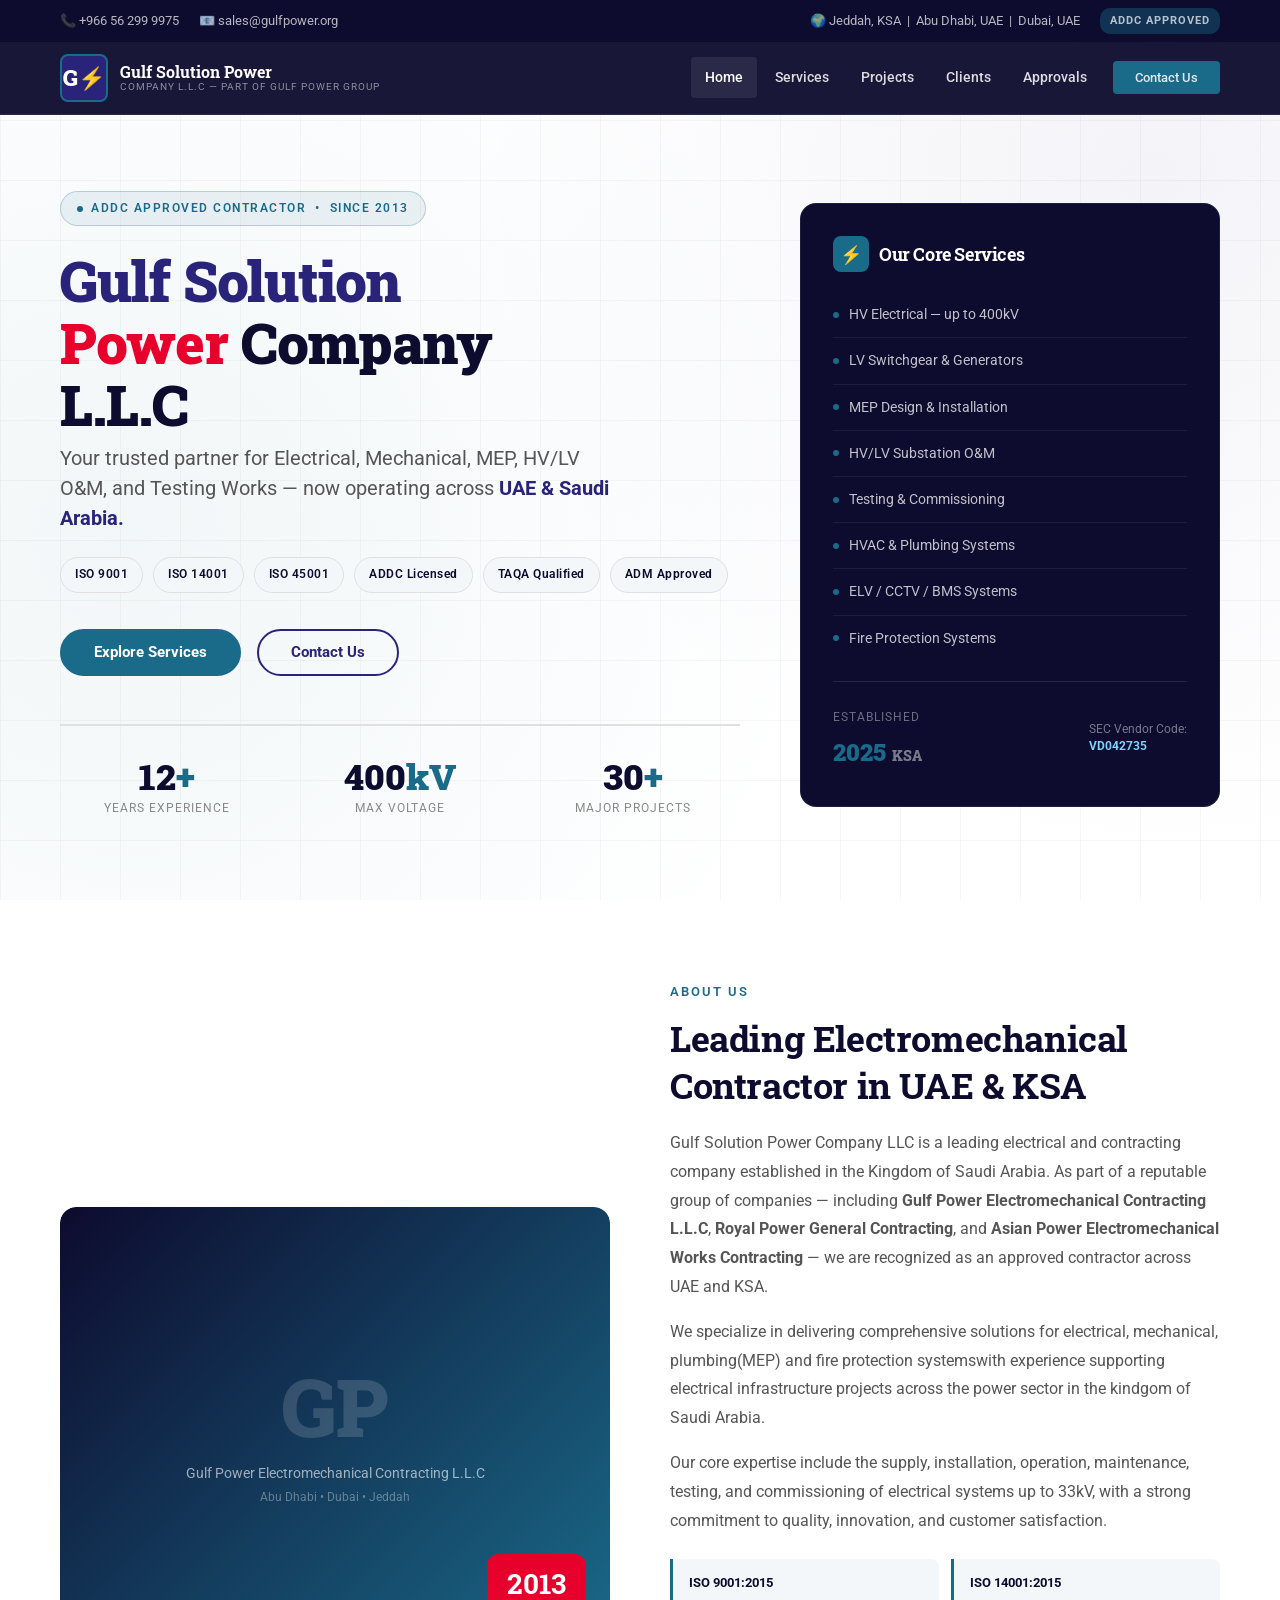
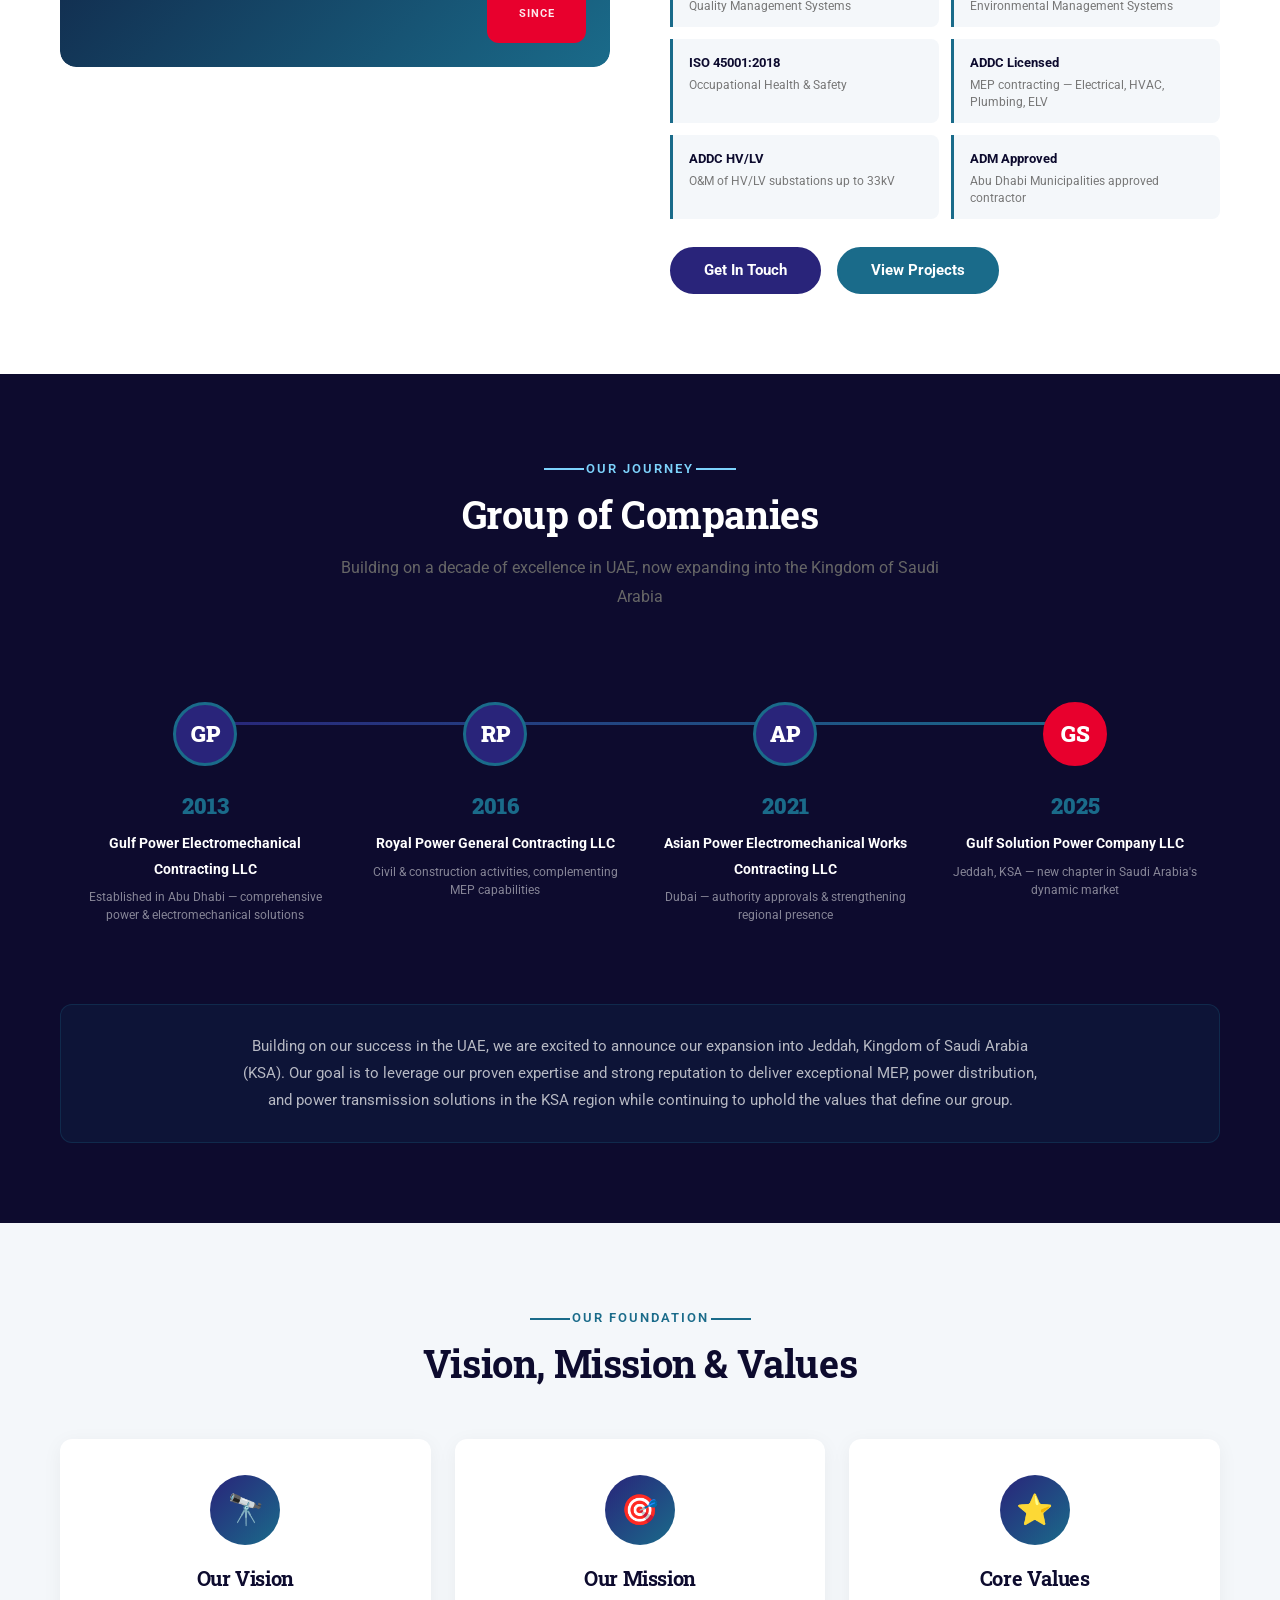
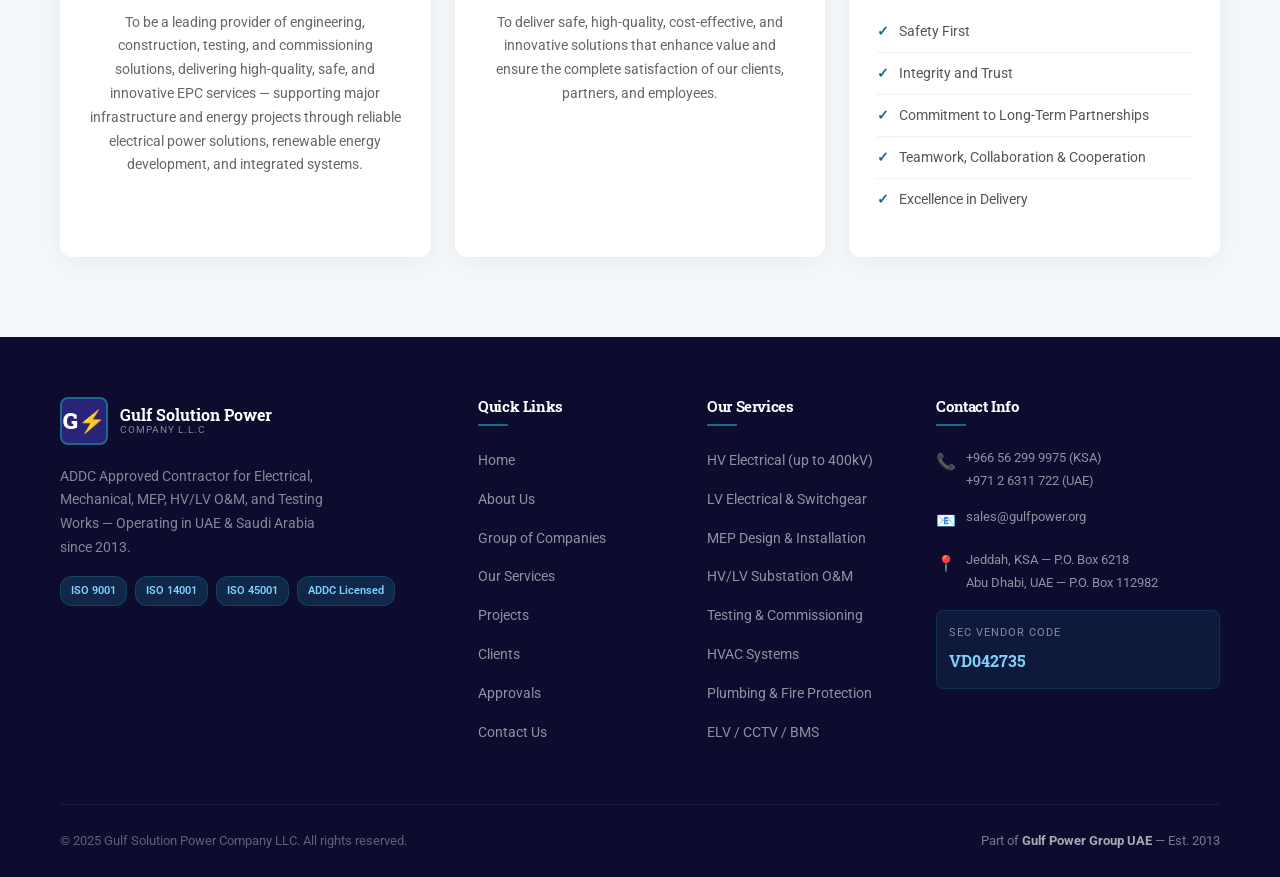
==== commit 2acb8f2d: "fix in index.html" ====
--- a/index.html
+++ b/index.html
@@ -168,8 +168,8 @@
         <span class="subtitle-tag">About Us</span>
         <h2>Leading Electromechanical Contractor in UAE &amp; KSA</h2>
         <p>Gulf Solution Power Company LLC is a leading electrical and contracting company established in the Kingdom of Saudi Arabia. As part of a reputable group of companies — including <strong>Gulf Power Electromechanical Contracting L.L.C</strong>, <strong>Royal Power General Contracting</strong>, and <strong>Asian Power Electromechanical Works Contracting</strong> — we are recognized as an approved contractor across UAE and KSA.</p>
-        <p>We specialize in delivering comprehensive solutions for electrical, mechanical, plumbing, fire protection systems, and electrical power distribution up to <strong>400kV</strong>, serving a wide range of sectors throughout the Kingdom of Saudi Arabia.</p>
-        <p>Our expertise encompasses the supply, installation, operation, maintenance, testing, and commissioning of systems up to 33kV, with a strong commitment to quality, innovation, and customer satisfaction.</p>
+        <p>We specialize in delivering comprehensive solutions for electrical, mechanical, plumbing(MEP) and fire protection systemswith experience supporting electrical infrastructure projects across the power sector in the kindgom of Saudi Arabia.</p>
+        <p>Our core expertise include the supply, installation, operation, maintenance, testing, and commissioning of electrical systems up to 33kV, with a strong commitment to quality, innovation, and customer satisfaction.</p>
         <div class="cert-grid">
           <div class="cert-item"><div class="cert-title">ISO 9001:2015</div><div class="cert-desc">Quality Management Systems</div></div>
           <div class="cert-item"><div class="cert-title">ISO 14001:2015</div><div class="cert-desc">Environmental Management Systems</div></div>
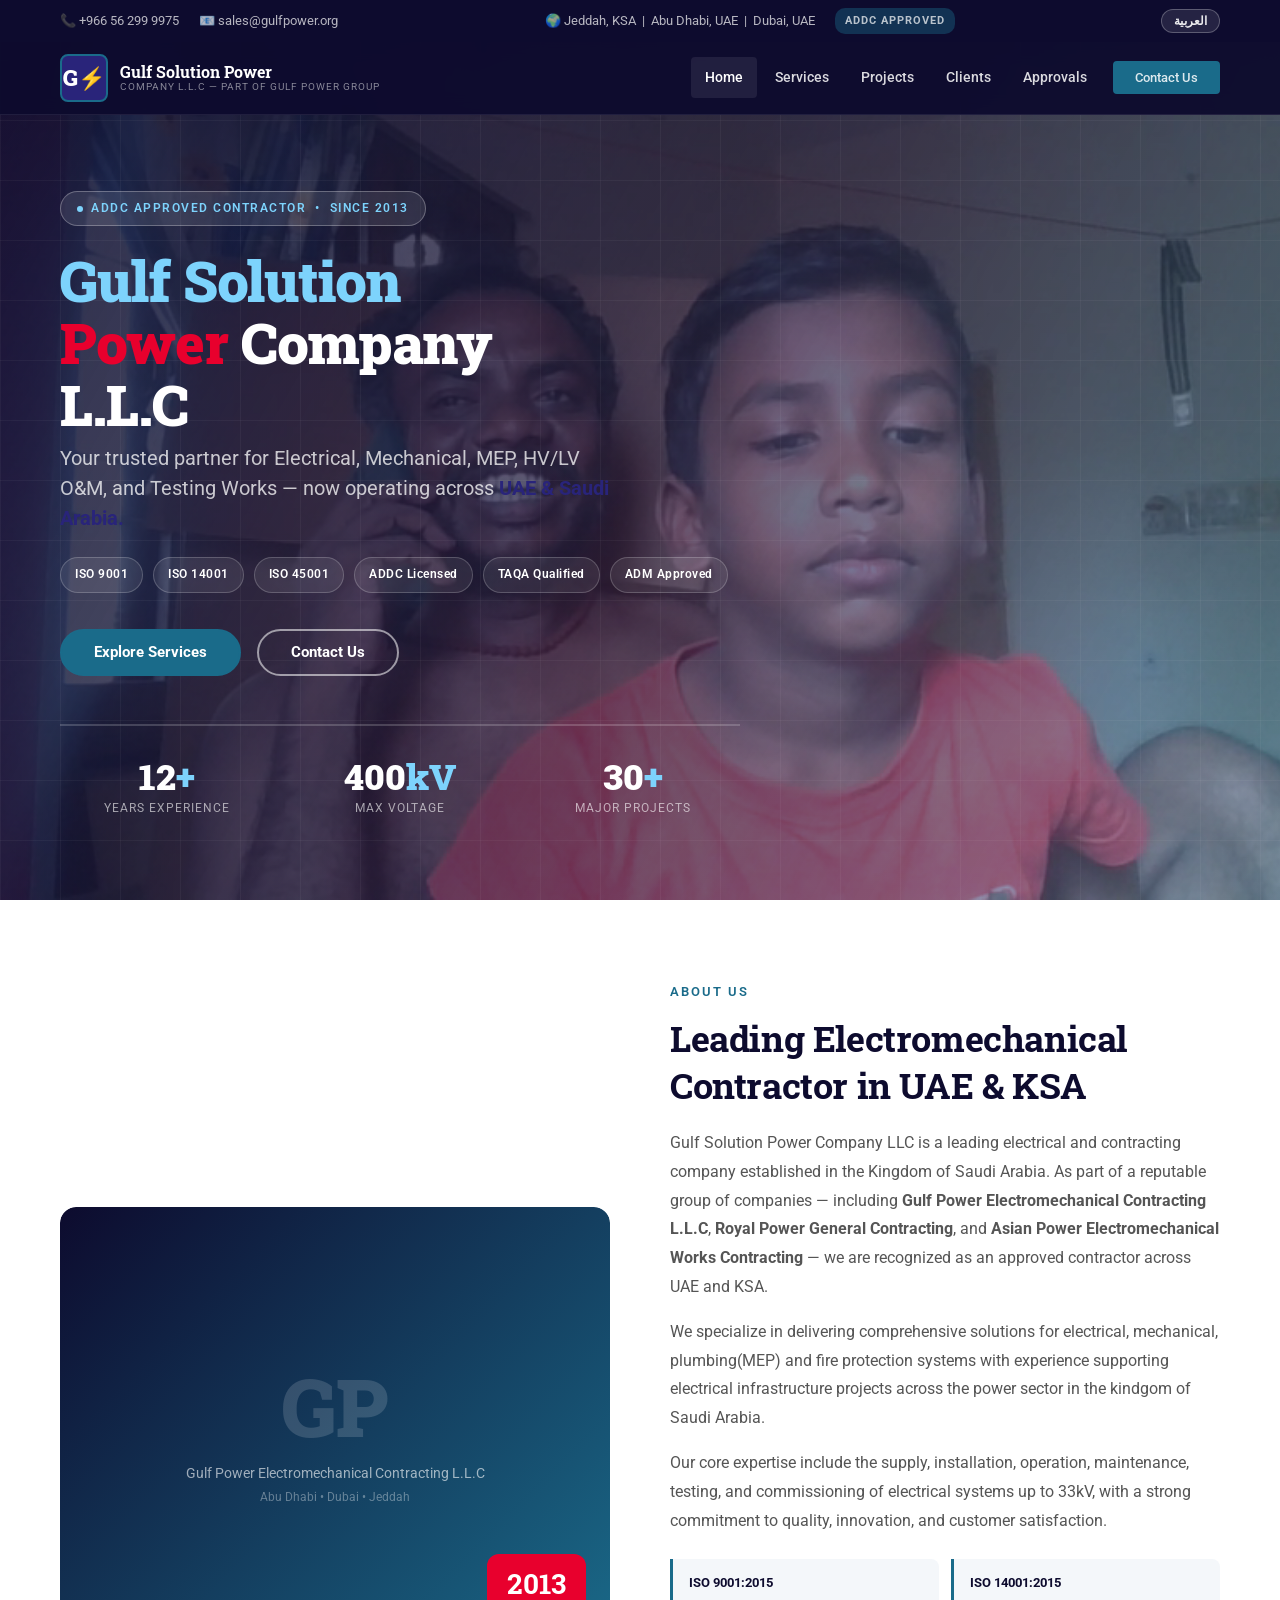
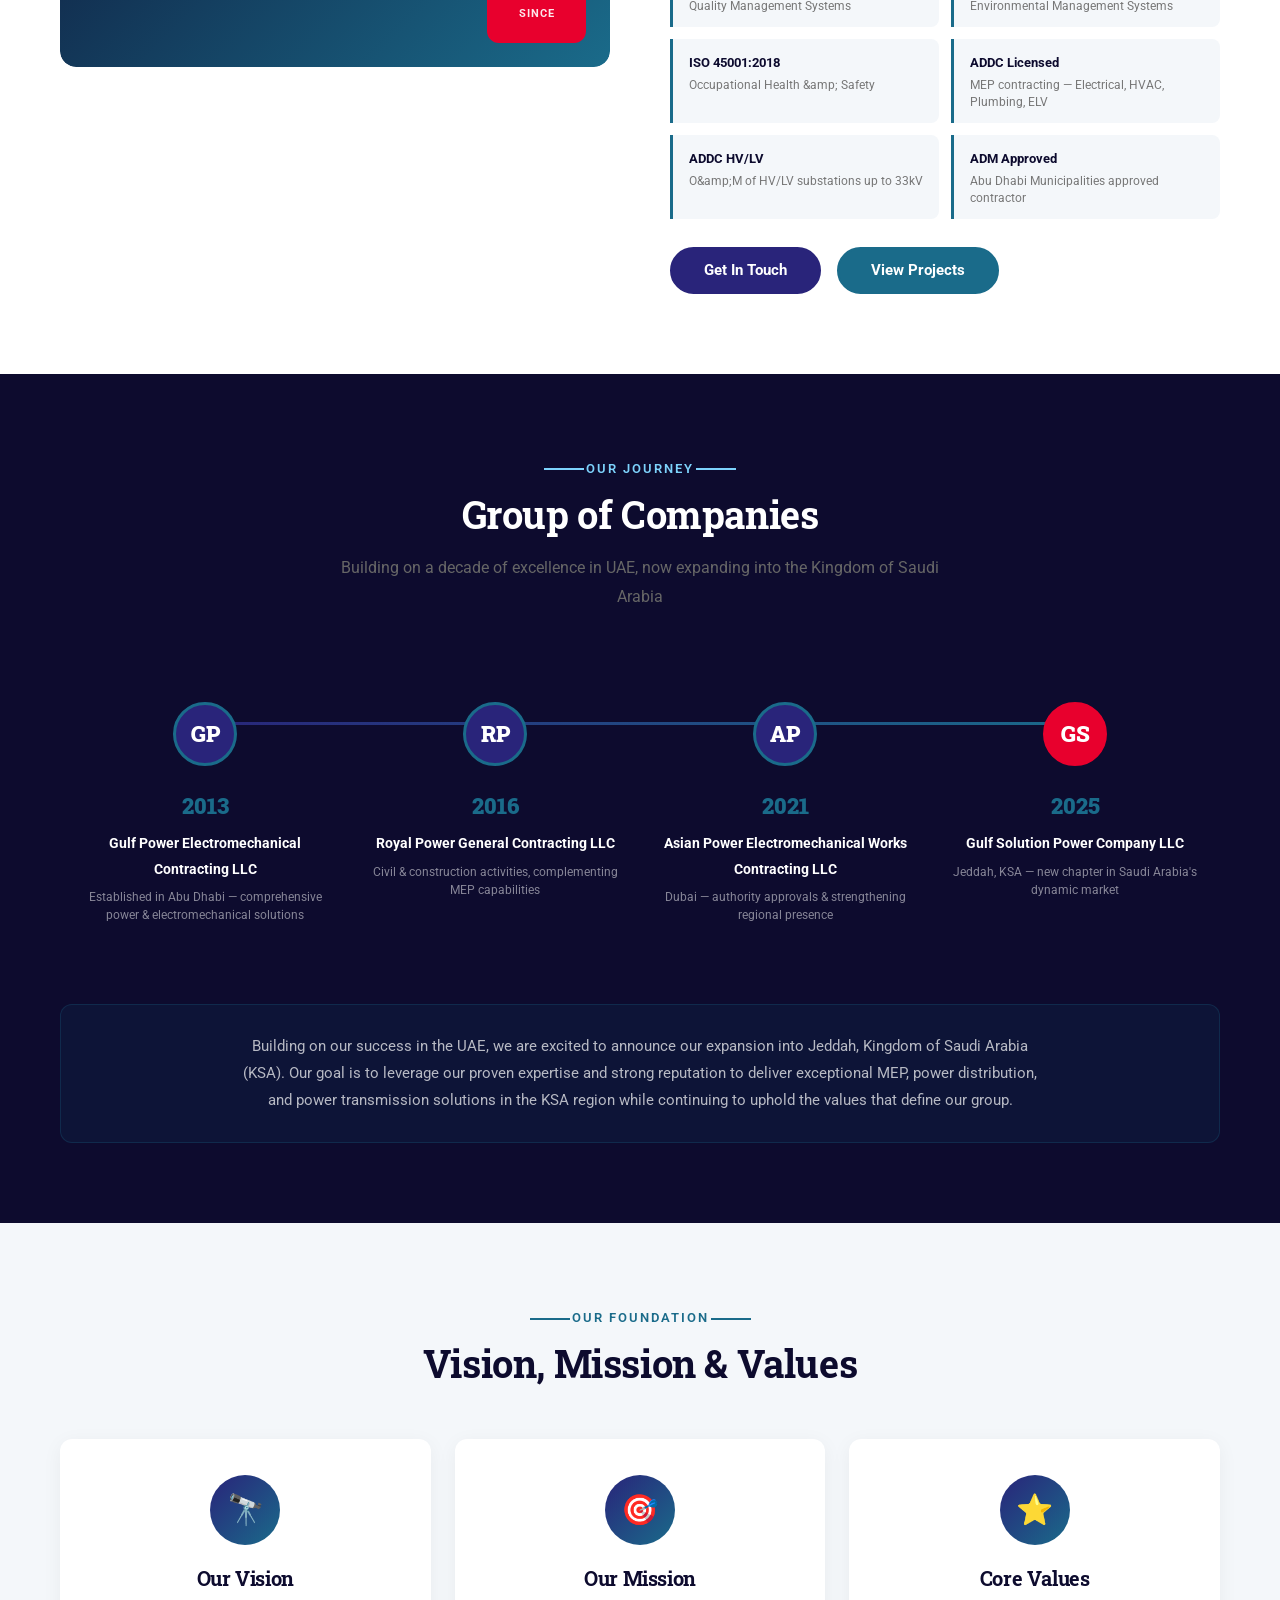
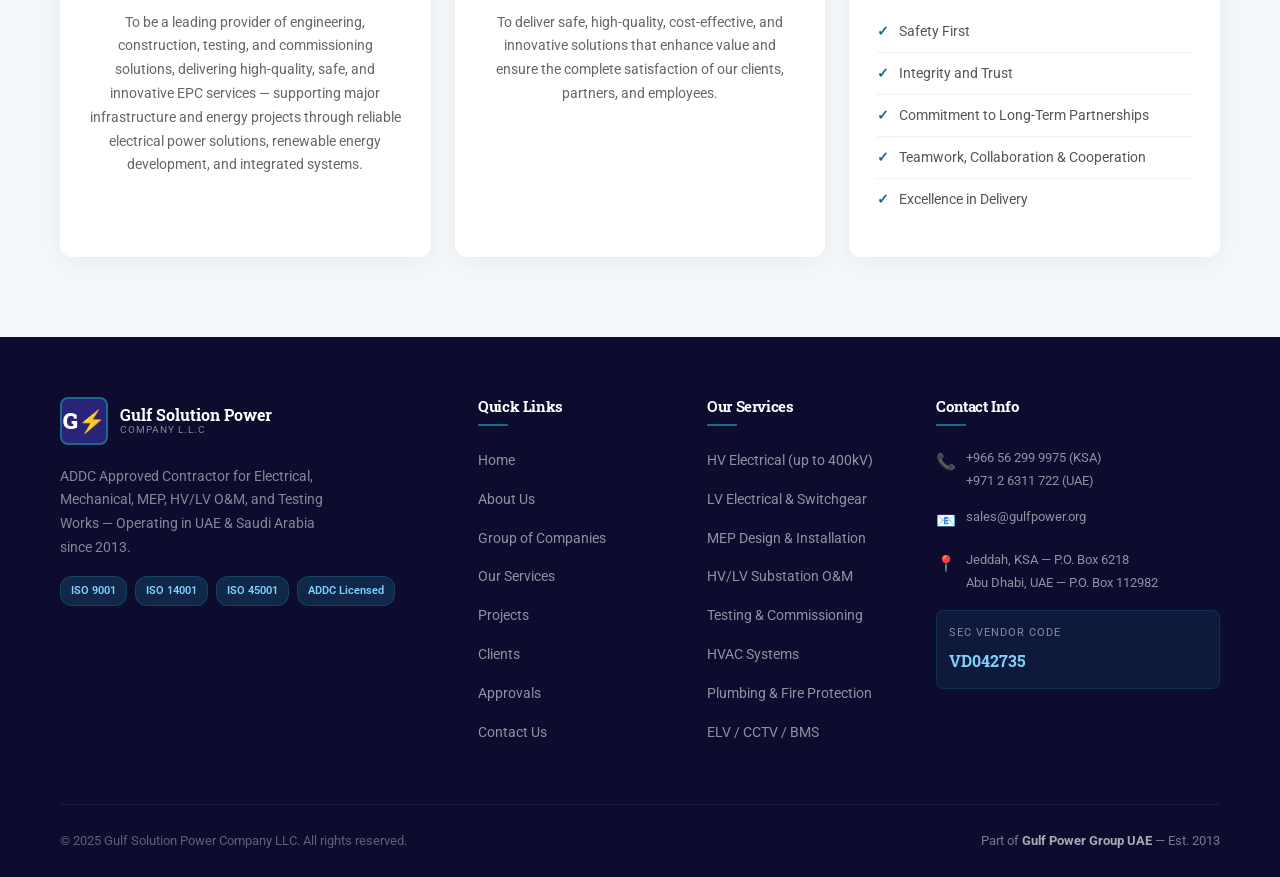
==== commit b4cc5f96: "Added langauage support" ====
--- a/index.html
+++ b/index.html
@@ -7,7 +7,7 @@
   <meta name="description" content="Gulf Solution Power Company LLC — ADDC Approved Contractor for Electrical, Mechanical, MEP, HV/LV O&M, and Testing Works. Operating in UAE & Saudi Arabia since 2013." />
   <link rel="preconnect" href="https://fonts.googleapis.com" />
   <link rel="preconnect" href="https://fonts.gstatic.com" crossorigin />
-  <link href="https://fonts.googleapis.com/css2?family=Roboto:wght@300;400;500;700;900&family=Roboto+Slab:wght@400;600;700;900&display=swap" rel="stylesheet" />
+  <link href="https://fonts.googleapis.com/css2?family=Roboto:wght@300;400;500;700;900&family=Roboto+Slab:wght@400;600;700;900&family=Cairo:wght@400;500;600;700;900&display=swap" rel="stylesheet" />
   <link rel="stylesheet" href="assets/css/style.css" />
 </head>
 <body>
@@ -29,9 +29,12 @@
         <span>📧 sales@gulfpower.org</span>
       </div>
       <div class="header-top-right">
-        <span>🌍 Jeddah, KSA &nbsp;|&nbsp; Abu Dhabi, UAE &nbsp;|&nbsp; Dubai, UAE</span>
-        <span style="background:rgba(26,107,138,0.4);padding:3px 10px;border-radius:10px;font-size:11px;font-weight:700;letter-spacing:1px;">ADDC APPROVED</span>
-      </div>
+        <span data-i18n-html="common.topbar_location">🌍 Jeddah, KSA &nbsp;|&nbsp; Abu Dhabi, UAE &nbsp;|&nbsp; Dubai, UAE</span>
+        <span data-i18n="common.topbar_badge" style="background:rgba(26,107,138,0.4);padding:3px 10px;border-radius:10px;font-size:11px;font-weight:700;letter-spacing:1px;">ADDC APPROVED</span>
+      </div>
+      <div class="lang-switcher-container">
+          <button id="lang-toggle-btn" onclick="toggleLanguage()">العربية</button>
+     </div>
     </div>
   </div>
   <div class="header-main">
@@ -40,17 +43,17 @@
         <div class="logo-icon">G<i class="lightning">⚡</i></div>
         <div class="logo-text">
           <span class="name">Gulf Solution Power</span>
-          <span class="tagline">Company L.L.C — Part of Gulf Power Group</span>
+          <span class="tagline" data-i18n="common.logo_tagline">Company L.L.C — Part of Gulf Power Group</span>
         </div>
       </a>
       <nav class="main-nav">
         <ul>
-          <li class="active"><a href="index.html">Home</a></li>
-          <li><a href="services.html">Services</a></li>
-          <li><a href="projects.html">Projects</a></li>
-          <li><a href="clients.html">Clients</a></li>
-          <li><a href="approvals.html">Approvals</a></li>
-          <li><a href="contact.html" class="btn btn-secondary">Contact Us</a></li>
+          <li class="active"><a href="index.html" data-i18n="common.nav_home">Home</a></li>
+          <li><a href="services.html" data-i18n="common.nav_services">Services</a></li>
+          <li><a href="projects.html" data-i18n="common.nav_projects">Projects</a></li>
+          <li><a href="clients.html" data-i18n="common.nav_clients">Clients</a></li>
+          <li><a href="approvals.html" data-i18n="common.nav_approvals">Approvals</a></li>
+          <li><a href="contact.html" class="btn btn-secondary" data-i18n="common.nav_contact">Contact Us</a></li>
         </ul>
       </nav>
       <button class="hamburger" aria-label="Open menu">
@@ -60,32 +63,37 @@
   </div>
   <nav class="mobile-nav">
     <ul>
-      <li><a href="index.html">Home</a></li>
-      <li><a href="services.html">Services</a></li>
-      <li><a href="projects.html">Projects</a></li>
-      <li><a href="clients.html">Clients</a></li>
-      <li><a href="approvals.html">Approvals</a></li>
-      <li><a href="contact.html">Contact Us</a></li>
+      <li><a href="index.html" data-i18n="common.nav_home">Home</a></li>
+      <li><a href="services.html" data-i18n="common.nav_services">Services</a></li>
+      <li><a href="projects.html" data-i18n="common.nav_projects">Projects</a></li>
+      <li><a href="clients.html" data-i18n="common.nav_clients">Clients</a></li>
+      <li><a href="approvals.html" data-i18n="common.nav_approvals">Approvals</a></li>
+      <li><a href="contact.html" data-i18n="common.nav_contact">Contact Us</a></li>
     </ul>
   </nav>
 </header>
 
 <!-- ============ HERO ============ -->
-<section id="hero">
-  <div class="hero-bg-pattern"></div>
+<section id="hero" class="hero-has-video">
+  <div class="hero-video-wrap">
+    <video class="hero-video" autoplay muted loop playsinline poster="assets/video/hero-poster.jpg">
+      <source src="assets/video/hero-intro.mp4" type="video/mp4">
+    </video>
+    <div class="hero-video-overlay"></div>
+  </div>
   <div class="hero-grid"></div>
   <div class="container">
     <div class="hero-content">
       <div class="hero-badge">
         <span class="dot"></span>
-        ADDC Approved Contractor &nbsp;•&nbsp; Since 2013
-      </div>
-      <h1>
+        <span data-i18n-html="home.hero_badge">ADDC Approved Contractor &nbsp;•&nbsp; Since 2013</span>
+      </div>
+      <h1 data-i18n-html="home.hero_title">
         <span class="highlight">Gulf Solution</span><br>
         <span class="accent">Power</span> Company<br>
         L.L.C
       </h1>
-      <p class="hero-tagline">
+      <p class="hero-tagline" data-i18n-html="home.hero_tagline">
         Your trusted partner for Electrical, Mechanical, MEP, HV/LV O&amp;M,
         and Testing Works — now operating across <strong style="color:var(--color-primary);">UAE &amp; Saudi Arabia.</strong>
       </p>
@@ -93,54 +101,26 @@
         <span class="cert-badge">ISO 9001</span>
         <span class="cert-badge">ISO 14001</span>
         <span class="cert-badge">ISO 45001</span>
-        <span class="cert-badge">ADDC Licensed</span>
-        <span class="cert-badge">TAQA Qualified</span>
-        <span class="cert-badge">ADM Approved</span>
+        <span class="cert-badge" data-i18n="home.cert_addc">ADDC Licensed</span>
+        <span class="cert-badge" data-i18n="home.cert_taqa">TAQA Qualified</span>
+        <span class="cert-badge" data-i18n="home.cert_adm">ADM Approved</span>
       </div>
       <div class="hero-actions">
-        <a href="services.html" class="btn btn-secondary">Explore Services</a>
-        <a href="contact.html" class="btn btn-primary" style="background:transparent;color:var(--color-primary);border-color:var(--color-primary);">Contact Us</a>
+        <a href="services.html" class="btn btn-secondary" data-i18n="home.btn_explore_services">Explore Services</a>
+        <a href="contact.html" class="btn btn-outline-light" data-i18n="common.nav_contact">Contact Us</a>
       </div>
       <div class="hero-stats">
         <div class="hero-stat">
           <span class="number">12<span>+</span></span>
-          <span class="label">Years Experience</span>
+          <span class="label" data-i18n="home.stat_years">Years Experience</span>
         </div>
         <div class="hero-stat">
           <span class="number">400<span>kV</span></span>
-          <span class="label">Max Voltage</span>
+          <span class="label" data-i18n="home.stat_voltage">Max Voltage</span>
         </div>
         <div class="hero-stat">
           <span class="number">30<span>+</span></span>
-          <span class="label">Major Projects</span>
-        </div>
-      </div>
-    </div>
-    <div class="hero-visual">
-      <div class="hero-card">
-        <h3>
-          <span class="icon">⚡</span>
-          Our Core Services
-        </h3>
-        <ul class="service-list-hero">
-          <li>HV Electrical — up to 400kV</li>
-          <li>LV Switchgear &amp; Generators</li>
-          <li>MEP Design &amp; Installation</li>
-          <li>HV/LV Substation O&amp;M</li>
-          <li>Testing &amp; Commissioning</li>
-          <li>HVAC &amp; Plumbing Systems</li>
-          <li>ELV / CCTV / BMS Systems</li>
-          <li>Fire Protection Systems</li>
-        </ul>
-        <div class="hero-card-bottom">
-          <div>
-            <span class="since">ESTABLISHED</span><br>
-            <span class="year">2025 <span style="font-size:14px;color:rgba(255,255,255,0.45)">KSA</span></span>
-          </div>
-          <div style="margin-left:auto;font-size:12px;color:rgba(255,255,255,0.45);max-width:160px;line-height:1.4;">
-            SEC Vendor Code:<br>
-            <strong style="color:#7dd3fc;">VD042735</strong>
-          </div>
+          <span class="label" data-i18n="home.stat_projects">Major Projects</span>
         </div>
       </div>
     </div>
@@ -155,33 +135,33 @@
         <div class="about-image-placeholder">
           <div class="big-gp">GP</div>
           <div style="color:rgba(255,255,255,0.6);font-size:14px;text-align:center;padding:0 40px;line-height:1.6;">
-            Gulf Power Electromechanical Contracting L.L.C<br>
-            <span style="color:rgba(255,255,255,0.35);font-size:12px;">Abu Dhabi • Dubai • Jeddah</span>
+            <span data-i18n="home.about_placeholder_name">Gulf Power Electromechanical Contracting L.L.C</span><br>
+            <span style="color:rgba(255,255,255,0.35);font-size:12px;" data-i18n="home.about_placeholder_cities">Abu Dhabi • Dubai • Jeddah</span>
           </div>
         </div>
         <div class="about-since-badge">
           <span class="year">2013</span>
-          <span class="text">Since</span>
+          <span class="text" data-i18n="home.since_text">Since</span>
         </div>
       </div>
       <div class="about-content fade-in fade-in-delay-1">
-        <span class="subtitle-tag">About Us</span>
-        <h2>Leading Electromechanical Contractor in UAE &amp; KSA</h2>
-        <p>Gulf Solution Power Company LLC is a leading electrical and contracting company established in the Kingdom of Saudi Arabia. As part of a reputable group of companies — including <strong>Gulf Power Electromechanical Contracting L.L.C</strong>, <strong>Royal Power General Contracting</strong>, and <strong>Asian Power Electromechanical Works Contracting</strong> — we are recognized as an approved contractor across UAE and KSA.</p>
-        <p>We specialize in delivering comprehensive solutions for electrical, mechanical, plumbing(MEP) and fire protection systemswith experience supporting electrical infrastructure projects across the power sector in the kindgom of Saudi Arabia.</p>
-        <p>Our core expertise include the supply, installation, operation, maintenance, testing, and commissioning of electrical systems up to 33kV, with a strong commitment to quality, innovation, and customer satisfaction.</p>
+        <span class="subtitle-tag" data-i18n="home.about_tag">About Us</span>
+        <h2 data-i18n-html="home.about_heading">Leading Electromechanical Contractor in UAE &amp; KSA</h2>
+        <p data-i18n-html="home.about_p1">Gulf Solution Power Company LLC is a leading electrical and contracting company established in the Kingdom of Saudi Arabia. As part of a reputable group of companies — including <strong>Gulf Power Electromechanical Contracting L.L.C</strong>, <strong>Royal Power General Contracting</strong>, and <strong>Asian Power Electromechanical Works Contracting</strong> — we are recognized as an approved contractor across UAE and KSA.</p>
+        <p data-i18n="home.about_p2">We specialize in delivering comprehensive solutions for electrical, mechanical, plumbing(MEP) and fire protection systemswith experience supporting electrical infrastructure projects across the power sector in the kindgom of Saudi Arabia.</p>
+        <p data-i18n="home.about_p3">Our core expertise include the supply, installation, operation, maintenance, testing, and commissioning of electrical systems up to 33kV, with a strong commitment to quality, innovation, and customer satisfaction.</p>
         <div class="cert-grid">
-          <div class="cert-item"><div class="cert-title">ISO 9001:2015</div><div class="cert-desc">Quality Management Systems</div></div>
-          <div class="cert-item"><div class="cert-title">ISO 14001:2015</div><div class="cert-desc">Environmental Management Systems</div></div>
-          <div class="cert-item"><div class="cert-title">ISO 45001:2018</div><div class="cert-desc">Occupational Health &amp; Safety</div></div>
-          <div class="cert-item"><div class="cert-title">ADDC Licensed</div><div class="cert-desc">MEP contracting — Electrical, HVAC, Plumbing, ELV</div></div>
-          <div class="cert-item"><div class="cert-title">ADDC HV/LV</div><div class="cert-desc">O&amp;M of HV/LV substations up to 33kV</div></div>
-          <div class="cert-item"><div class="cert-title">ADM Approved</div><div class="cert-desc">Abu Dhabi Municipalities approved contractor</div></div>
+          <div class="cert-item"><div class="cert-title" data-i18n="home.cert1_title">ISO 9001:2015</div><div class="cert-desc" data-i18n="home.cert1_desc">Quality Management Systems</div></div>
+          <div class="cert-item"><div class="cert-title" data-i18n="home.cert2_title">ISO 14001:2015</div><div class="cert-desc" data-i18n="home.cert2_desc">Environmental Management Systems</div></div>
+          <div class="cert-item"><div class="cert-title" data-i18n="home.cert3_title">ISO 45001:2018</div><div class="cert-desc" data-i18n="home.cert3_desc">Occupational Health &amp; Safety</div></div>
+          <div class="cert-item"><div class="cert-title" data-i18n="home.cert4_title">ADDC Licensed</div><div class="cert-desc" data-i18n="home.cert4_desc">MEP contracting — Electrical, HVAC, Plumbing, ELV</div></div>
+          <div class="cert-item"><div class="cert-title" data-i18n="home.cert5_title">ADDC HV/LV</div><div class="cert-desc" data-i18n="home.cert5_desc">O&amp;M of HV/LV substations up to 33kV</div></div>
+          <div class="cert-item"><div class="cert-title" data-i18n="home.cert6_title">ADM Approved</div><div class="cert-desc" data-i18n="home.cert6_desc">Abu Dhabi Municipalities approved contractor</div></div>
         </div>
         <div style="margin-top:28px;">
-          <a href="contact.html" class="btn btn-primary">Get In Touch</a>
+          <a href="contact.html" class="btn btn-primary" data-i18n="common.btn_get_in_touch">Get In Touch</a>
           &nbsp;&nbsp;
-          <a href="projects.html" class="btn btn-secondary">View Projects</a>
+          <a href="projects.html" class="btn btn-secondary" data-i18n="common.btn_view_projects">View Projects</a>
         </div>
       </div>
     </div>
@@ -192,38 +172,38 @@
 <section id="group" class="section section-dark">
   <div class="container">
     <div class="section-header fade-in">
-      <span class="subtitle">Our Journey</span>
-      <h2>Group of Companies</h2>
-      <p>Building on a decade of excellence in UAE, now expanding into the Kingdom of Saudi Arabia</p>
+      <span class="subtitle" data-i18n="home.group_subtitle">Our Journey</span>
+      <h2 data-i18n="home.group_heading">Group of Companies</h2>
+      <p data-i18n="home.group_desc">Building on a decade of excellence in UAE, now expanding into the Kingdom of Saudi Arabia</p>
     </div>
     <div class="timeline fade-in">
       <div class="timeline-item">
         <div class="timeline-dot">GP</div>
         <div class="timeline-year">2013</div>
-        <div class="timeline-name">Gulf Power Electromechanical Contracting LLC</div>
-        <div class="timeline-desc">Established in Abu Dhabi — comprehensive power &amp; electromechanical solutions</div>
+        <div class="timeline-name" data-i18n="home.tl1_name">Gulf Power Electromechanical Contracting LLC</div>
+        <div class="timeline-desc" data-i18n-html="home.tl1_desc">Established in Abu Dhabi — comprehensive power &amp; electromechanical solutions</div>
       </div>
       <div class="timeline-item">
         <div class="timeline-dot">RP</div>
         <div class="timeline-year">2016</div>
-        <div class="timeline-name">Royal Power General Contracting LLC</div>
-        <div class="timeline-desc">Civil &amp; construction activities, complementing MEP capabilities</div>
+        <div class="timeline-name" data-i18n="home.tl2_name">Royal Power General Contracting LLC</div>
+        <div class="timeline-desc" data-i18n-html="home.tl2_desc">Civil &amp; construction activities, complementing MEP capabilities</div>
       </div>
       <div class="timeline-item">
         <div class="timeline-dot">AP</div>
         <div class="timeline-year">2021</div>
-        <div class="timeline-name">Asian Power Electromechanical Works Contracting LLC</div>
-        <div class="timeline-desc">Dubai — authority approvals &amp; strengthening regional presence</div>
+        <div class="timeline-name" data-i18n="home.tl3_name">Asian Power Electromechanical Works Contracting LLC</div>
+        <div class="timeline-desc" data-i18n-html="home.tl3_desc">Dubai — authority approvals &amp; strengthening regional presence</div>
       </div>
       <div class="timeline-item">
         <div class="timeline-dot" style="background:var(--color-accent);border-color:var(--color-accent);">GS</div>
         <div class="timeline-year">2025</div>
-        <div class="timeline-name">Gulf Solution Power Company LLC</div>
-        <div class="timeline-desc">Jeddah, KSA — new chapter in Saudi Arabia's dynamic market</div>
+        <div class="timeline-name" data-i18n="home.tl4_name">Gulf Solution Power Company LLC</div>
+        <div class="timeline-desc" data-i18n="home.tl4_desc">Jeddah, KSA — new chapter in Saudi Arabia's dynamic market</div>
       </div>
     </div>
     <div style="text-align:center;margin-top:40px;padding:28px;background:rgba(26,107,138,0.1);border:1px solid rgba(26,107,138,0.25);border-radius:12px;" class="fade-in">
-      <p style="color:rgba(255,255,255,0.7);font-size:15px;max-width:800px;margin:0 auto;line-height:1.8;">
+      <p style="color:rgba(255,255,255,0.7);font-size:15px;max-width:800px;margin:0 auto;line-height:1.8;" data-i18n="home.expansion_text">
         Building on our success in the UAE, we are excited to announce our expansion into Jeddah, Kingdom of Saudi Arabia (KSA). Our goal is to leverage our proven expertise and strong reputation to deliver exceptional MEP, power distribution, and power transmission solutions in the KSA region while continuing to uphold the values that define our group.
       </p>
     </div>
@@ -234,29 +214,29 @@
 <section id="vision-mission" class="section">
   <div class="container">
     <div class="section-header fade-in">
-      <span class="subtitle">Our Foundation</span>
-      <h2>Vision, Mission &amp; Values</h2>
+      <span class="subtitle" data-i18n="home.vm_subtitle">Our Foundation</span>
+      <h2 data-i18n-html="home.vm_heading">Vision, Mission &amp; Values</h2>
     </div>
     <div class="vm-grid">
       <div class="vm-card fade-in">
         <div class="vm-icon">🔭</div>
-        <h3>Our Vision</h3>
-        <p>To be a leading provider of engineering, construction, testing, and commissioning solutions, delivering high-quality, safe, and innovative EPC services — supporting major infrastructure and energy projects through reliable electrical power solutions, renewable energy development, and integrated systems.</p>
+        <h3 data-i18n="home.vision_title">Our Vision</h3>
+        <p data-i18n="home.vision_body">To be a leading provider of engineering, construction, testing, and commissioning solutions, delivering high-quality, safe, and innovative EPC services — supporting major infrastructure and energy projects through reliable electrical power solutions, renewable energy development, and integrated systems.</p>
       </div>
       <div class="vm-card fade-in fade-in-delay-1">
         <div class="vm-icon">🎯</div>
-        <h3>Our Mission</h3>
-        <p>To deliver safe, high-quality, cost-effective, and innovative solutions that enhance value and ensure the complete satisfaction of our clients, partners, and employees.</p>
+        <h3 data-i18n="home.mission_title">Our Mission</h3>
+        <p data-i18n="home.mission_body">To deliver safe, high-quality, cost-effective, and innovative solutions that enhance value and ensure the complete satisfaction of our clients, partners, and employees.</p>
       </div>
       <div class="vm-card fade-in fade-in-delay-2">
         <div class="vm-icon">⭐</div>
-        <h3>Core Values</h3>
+        <h3 data-i18n="home.values_title">Core Values</h3>
         <ul class="values-list">
-          <li>Safety First</li>
-          <li>Integrity and Trust</li>
-          <li>Commitment to Long-Term Partnerships</li>
-          <li>Teamwork, Collaboration &amp; Cooperation</li>
-          <li>Excellence in Delivery</li>
+          <li data-i18n="home.value1">Safety First</li>
+          <li data-i18n="home.value2">Integrity and Trust</li>
+          <li data-i18n="home.value3">Commitment to Long-Term Partnerships</li>
+          <li data-i18n-html="home.value4">Teamwork, Collaboration &amp; Cooperation</li>
+          <li data-i18n="home.value5">Excellence in Delivery</li>
         </ul>
       </div>
     </div>
@@ -272,45 +252,45 @@
           <div class="logo-icon">G<i class="lightning">⚡</i></div>
           <div class="logo-text">
             <span class="name">Gulf Solution Power</span>
-            <span class="tagline">Company L.L.C</span>
+            <span class="tagline" data-i18n="common.logo_tagline_short">Company L.L.C</span>
           </div>
         </a>
-        <p>ADDC Approved Contractor for Electrical, Mechanical, MEP, HV/LV O&amp;M, and Testing Works — Operating in UAE &amp; Saudi Arabia since 2013.</p>
+        <p data-i18n-html="common.footer_tagline">ADDC Approved Contractor for Electrical, Mechanical, MEP, HV/LV O&amp;M, and Testing Works — Operating in UAE &amp; Saudi Arabia since 2013.</p>
         <div style="margin-top:16px;display:flex;gap:8px;flex-wrap:wrap;">
           <span style="background:rgba(26,107,138,0.3);border:1px solid rgba(26,107,138,0.4);color:#7dd3fc;padding:4px 10px;border-radius:12px;font-size:11px;font-weight:600;">ISO 9001</span>
           <span style="background:rgba(26,107,138,0.3);border:1px solid rgba(26,107,138,0.4);color:#7dd3fc;padding:4px 10px;border-radius:12px;font-size:11px;font-weight:600;">ISO 14001</span>
           <span style="background:rgba(26,107,138,0.3);border:1px solid rgba(26,107,138,0.4);color:#7dd3fc;padding:4px 10px;border-radius:12px;font-size:11px;font-weight:600;">ISO 45001</span>
-          <span style="background:rgba(26,107,138,0.3);border:1px solid rgba(26,107,138,0.4);color:#7dd3fc;padding:4px 10px;border-radius:12px;font-size:11px;font-weight:600;">ADDC Licensed</span>
+          <span style="background:rgba(26,107,138,0.3);border:1px solid rgba(26,107,138,0.4);color:#7dd3fc;padding:4px 10px;border-radius:12px;font-size:11px;font-weight:600;" data-i18n="home.cert_addc">ADDC Licensed</span>
         </div>
       </div>
       <div class="footer-col">
-        <h4>Quick Links</h4>
+        <h4 data-i18n="common.footer_quicklinks">Quick Links</h4>
         <ul>
-          <li><a href="index.html">Home</a></li>
-          <li><a href="index.html#about">About Us</a></li>
-          <li><a href="index.html#group">Group of Companies</a></li>
-          <li><a href="index.html#services">Our Services</a></li>
-          <li><a href="projects.html">Projects</a></li>
-          <li><a href="clients.html">Clients</a></li>
-          <li><a href="approvals.html">Approvals</a></li>
-          <li><a href="contact.html">Contact Us</a></li>
+          <li><a href="index.html" data-i18n="common.nav_home">Home</a></li>
+          <li><a href="index.html#about" data-i18n="common.footer_about">About Us</a></li>
+          <li><a href="index.html#group" data-i18n="common.footer_group">Group of Companies</a></li>
+          <li><a href="index.html#services" data-i18n="common.footer_our_services">Our Services</a></li>
+          <li><a href="projects.html" data-i18n="common.nav_projects">Projects</a></li>
+          <li><a href="clients.html" data-i18n="common.nav_clients">Clients</a></li>
+          <li><a href="approvals.html" data-i18n="common.nav_approvals">Approvals</a></li>
+          <li><a href="contact.html" data-i18n="common.nav_contact">Contact Us</a></li>
         </ul>
       </div>
       <div class="footer-col">
-        <h4>Our Services</h4>
+        <h4 data-i18n="common.footer_services_heading">Our Services</h4>
         <ul>
-          <li><a href="services.html">HV Electrical (up to 400kV)</a></li>
-          <li><a href="services.html">LV Electrical &amp; Switchgear</a></li>
-          <li><a href="services.html">MEP Design &amp; Installation</a></li>
-          <li><a href="services.html">HV/LV Substation O&amp;M</a></li>
-          <li><a href="services.html">Testing &amp; Commissioning</a></li>
-          <li><a href="services.html">HVAC Systems</a></li>
-          <li><a href="services.html">Plumbing &amp; Fire Protection</a></li>
-          <li><a href="services.html">ELV / CCTV / BMS</a></li>
+          <li><a href="services.html" data-i18n="common.svc_hv">HV Electrical (up to 400kV)</a></li>
+          <li><a href="services.html" data-i18n-html="common.svc_lv">LV Electrical &amp; Switchgear</a></li>
+          <li><a href="services.html" data-i18n-html="common.svc_mep">MEP Design &amp; Installation</a></li>
+          <li><a href="services.html" data-i18n-html="common.svc_hvlv_om">HV/LV Substation O&amp;M</a></li>
+          <li><a href="services.html" data-i18n-html="common.svc_testing">Testing &amp; Commissioning</a></li>
+          <li><a href="services.html" data-i18n="common.svc_hvac">HVAC Systems</a></li>
+          <li><a href="services.html" data-i18n-html="common.svc_plumbing">Plumbing &amp; Fire Protection</a></li>
+          <li><a href="services.html" data-i18n="common.svc_elv">ELV / CCTV / BMS</a></li>
         </ul>
       </div>
       <div class="footer-col">
-        <h4>Contact Info</h4>
+        <h4 data-i18n="common.footer_contact_heading">Contact Info</h4>
         <div class="footer-contact-item">
           <span class="icon">📞</span>
           <div class="text"><a href="tel:+966562999975">+966 56 299 9975</a> (KSA)<br><a href="tel:+97126311722">+971 2 6311 722</a> (UAE)</div>
@@ -324,19 +304,20 @@
           <div class="text">Jeddah, KSA — P.O. Box 6218<br>Abu Dhabi, UAE — P.O. Box 112982</div>
         </div>
         <div style="margin-top:16px;padding:12px;background:rgba(26,107,138,0.15);border:1px solid rgba(26,107,138,0.25);border-radius:8px;">
-          <div style="color:rgba(255,255,255,0.5);font-size:11px;letter-spacing:1px;text-transform:uppercase;margin-bottom:4px;">SEC Vendor Code</div>
+          <div style="color:rgba(255,255,255,0.5);font-size:11px;letter-spacing:1px;text-transform:uppercase;margin-bottom:4px;" data-i18n="common.footer_sec_label">SEC Vendor Code</div>
           <div style="color:#7dd3fc;font-weight:700;font-size:16px;font-family:'Roboto Slab',serif;">VD042735</div>
         </div>
       </div>
     </div>
     <div class="footer-bottom">
-      <p>&copy; 2025 Gulf Solution Power Company LLC. All rights reserved.</p>
-      <p class="group-info">Part of <strong>Gulf Power Group UAE</strong> — Est. 2013</p>
+      <p data-i18n="common.footer_copyright">&copy; 2025 Gulf Solution Power Company LLC. All rights reserved.</p>
+      <p class="group-info" data-i18n-html="common.footer_group_info">Part of <strong>Gulf Power Group UAE</strong> — Est. 2013</p>
     </div>
   </div>
 </footer>
 
 <button id="back-to-top" title="Back to top">↑</button>
+<script src="assets/js/i18n.js"></script>
 <script src="assets/js/main.js"></script>
 </body>
 </html>
--- a/assets/css/style.css
+++ b/assets/css/style.css
@@ -357,27 +357,37 @@
 /* 8 - HERO */
 #hero {
   min-height: 100vh;
-  background: #ffffff;
+  background: var(--color-dark);
   display: flex;
   align-items: center;
   position: relative;
   overflow: hidden;
   padding-top: 110px;
 }
-.hero-bg-pattern {
+.hero-video-wrap {
   position: absolute;
   inset: 0;
-  background-image:
-    radial-gradient(circle at 10% 60%, rgba(26,107,138,0.06) 0%, transparent 55%),
-    radial-gradient(circle at 90% 20%, rgba(41,36,122,0.05) 0%, transparent 50%);
-  pointer-events: none;
+  background: linear-gradient(135deg, var(--color-dark), var(--color-secondary));
+  overflow: hidden;
+}
+.hero-video {
+  position: absolute;
+  inset: 0;
+  width: 100%;
+  height: 100%;
+  object-fit: cover;
+}
+.hero-video-overlay {
+  position: absolute;
+  inset: 0;
+  background: linear-gradient(120deg, rgba(13,11,46,0.9) 0%, rgba(13,11,46,0.62) 55%, rgba(26,107,138,0.4) 100%);
 }
 .hero-grid {
   position: absolute;
   inset: 0;
   background-image:
-    linear-gradient(rgba(0,0,0,0.03) 1px, transparent 1px),
-    linear-gradient(90deg, rgba(0,0,0,0.03) 1px, transparent 1px);
+    linear-gradient(rgba(255,255,255,0.04) 1px, transparent 1px),
+    linear-gradient(90deg, rgba(255,255,255,0.04) 1px, transparent 1px);
   background-size: 60px 60px;
   pointer-events: none;
 }
@@ -389,13 +399,14 @@
   gap: 60px;
 }
 .hero-content { flex: 1; }
+.hero-has-video .hero-content { max-width: 680px; }
 .hero-badge {
   display: inline-flex;
   align-items: center;
   gap: 8px;
-  background: rgba(26,107,138,0.08);
-  border: 1px solid rgba(26,107,138,0.25);
-  color: var(--color-secondary);
+  background: rgba(255,255,255,0.1);
+  border: 1px solid rgba(255,255,255,0.28);
+  color: #7dd3fc;
   padding: 6px 16px;
   border-radius: 20px;
   font-size: 12px;
@@ -406,7 +417,7 @@
 }
 .hero-badge .dot {
   width: 6px; height: 6px;
-  background: var(--color-secondary);
+  background: #7dd3fc;
   border-radius: 50%;
   animation: pulse 2s infinite;
 }
@@ -417,16 +428,16 @@
 .hero-content h1 {
   font-size: 56px;
   font-weight: 900;
-  color: var(--color-dark);
+  color: #ffffff;
   line-height: 1.1;
   margin-bottom: 8px;
   letter-spacing: -1px;
 }
-.hero-content h1 .highlight { color: var(--color-primary); }
+.hero-content h1 .highlight { color: #7dd3fc; }
 .hero-content h1 .accent { color: var(--color-accent); }
 .hero-tagline {
   font-size: 20px;
-  color: #555;
+  color: rgba(255,255,255,0.75);
   margin-bottom: 24px;
   font-weight: 400;
   line-height: 1.5;
@@ -439,9 +450,9 @@
   margin-bottom: 36px;
 }
 .cert-badge {
-  background: var(--color-light);
-  border: 1px solid var(--color-border);
-  color: var(--color-dark);
+  background: rgba(255,255,255,0.08);
+  border: 1px solid rgba(255,255,255,0.2);
+  color: #fff;
   padding: 6px 14px;
   border-radius: 20px;
   font-size: 12px;
@@ -449,90 +460,40 @@
   letter-spacing: 0.5px;
 }
 .hero-actions { display: flex; gap: 16px; flex-wrap: wrap; margin-bottom: 48px; }
+.btn-outline-light {
+  background: transparent;
+  color: #fff;
+  border-color: rgba(255,255,255,0.55);
+}
+.btn-outline-light:hover {
+  background: #fff;
+  color: var(--color-dark);
+  border-color: #fff;
+}
 .hero-stats {
   display: grid;
   grid-template-columns: repeat(3, 1fr);
   gap: 20px;
   padding-top: 32px;
-  border-top: 2px solid var(--color-border);
+  border-top: 2px solid rgba(255,255,255,0.18);
 }
 .hero-stat { text-align: center; }
 .hero-stat .number {
   display: block;
   font-size: 36px;
   font-weight: 900;
-  color: var(--color-dark);
+  color: #ffffff;
   font-family: var(--font-heading);
   line-height: 1;
 }
-.hero-stat .number span { color: var(--color-secondary); }
+.hero-stat .number span { color: #7dd3fc; }
 .hero-stat .label {
   font-size: 12px;
-  color: #888;
+  color: rgba(255,255,255,0.6);
   letter-spacing: 1px;
   text-transform: uppercase;
   margin-top: 4px;
   display: block;
-}
-.hero-visual { flex: 0 0 420px; position: relative; }
-.hero-card {
-  background: var(--color-dark);
-  border: 1px solid rgba(255,255,255,0.08);
-  border-radius: 16px;
-  padding: 32px;
-}
-.hero-card h3 {
-  color: white;
-  font-size: 18px;
-  margin-bottom: 20px;
-  display: flex;
-  align-items: center;
-  gap: 10px;
-}
-.hero-card h3 .icon {
-  width: 36px; height: 36px;
-  background: var(--color-secondary);
-  border-radius: 8px;
-  display: flex; align-items: center; justify-content: center;
-  font-size: 18px;
-}
-.service-list-hero { list-style: none; padding: 0; margin: 0; }
-.service-list-hero li {
-  padding: 10px 0;
-  border-bottom: 1px solid rgba(255,255,255,0.07);
-  color: rgba(255,255,255,0.75);
-  font-size: 14px;
-  display: flex;
-  align-items: center;
-  gap: 10px;
-}
-.service-list-hero li:last-child { border-bottom: none; }
-.service-list-hero li::before {
-  content: '';
-  width: 6px; height: 6px;
-  background: var(--color-secondary);
-  border-radius: 50%;
-  flex-shrink: 0;
-}
-.hero-card-bottom {
-  margin-top: 20px;
-  padding-top: 20px;
-  border-top: 1px solid rgba(255,255,255,0.1);
-  display: flex;
-  align-items: center;
-  gap: 10px;
-}
-.hero-card-bottom .since {
-  font-size: 12px;
-  color: rgba(255,255,255,0.4);
-  letter-spacing: 1px;
-  text-transform: uppercase;
-}
-.hero-card-bottom .year {
-  font-size: 24px;
-  font-weight: 900;
-  color: var(--color-secondary);
-  font-family: var(--font-heading);
 }
 
 /* 9 - ABOUT */
@@ -1347,7 +1308,6 @@
 /* 22 - RESPONSIVE */
 @media (max-width: 1100px) {
   .hero-content h1 { font-size: 44px; }
-  .hero-visual { flex: 0 0 340px; }
   #services .services-grid { grid-template-columns: 1fr 1fr; }
   .footer-grid { grid-template-columns: 1fr 1fr; }
   .approvals-grid { grid-template-columns: 1fr 1fr; }
@@ -1369,7 +1329,6 @@
 
 @media (max-width: 900px) {
   #hero .container { flex-direction: column; text-align: center; }
-  .hero-visual { flex: none; width: 100%; }
   .hero-certifications { justify-content: center; }
   .hero-actions { justify-content: center; }
   #about .about-grid { grid-template-columns: 1fr; }
@@ -1413,3 +1372,74 @@
   .contact-form-wrap { padding: 24px; }
   .header-top { display: none; }
 }
+
+/* 28 - LANGUAGE SWITCHER */
+.lang-switcher-container { display: flex; align-items: center; }
+#lang-toggle-btn {
+  background: rgba(255,255,255,0.1);
+  border: 1px solid rgba(255,255,255,0.25);
+  color: rgba(255,255,255,0.9);
+  font-family: var(--font-main);
+  font-size: 12px;
+  font-weight: 600;
+  padding: 4px 12px;
+  border-radius: 12px;
+  cursor: pointer;
+  transition: var(--transition);
+}
+#lang-toggle-btn:hover { background: rgba(255,255,255,0.2); color: white; }
+
+/* 29 - RTL (ARABIC) SUPPORT */
+html[dir="rtl"] body {
+  font-family: 'Cairo', var(--font-main);
+}
+html[dir="rtl"] h1,
+html[dir="rtl"] h2,
+html[dir="rtl"] h3,
+html[dir="rtl"] h4,
+html[dir="rtl"] h5,
+html[dir="rtl"] h6,
+html[dir="rtl"] .logo-text .name,
+html[dir="rtl"] .timeline-year,
+html[dir="rtl"] .about-since-badge .year,
+html[dir="rtl"] .loader-logo,
+html[dir="rtl"] .sec-badge {
+  font-family: 'Cairo', var(--font-heading);
+}
+
+/* generic list bullets: flip padding side */
+html[dir="rtl"] ul { padding-left: 0; padding-right: 20px; }
+
+/* header top bar badge margin */
+html[dir="rtl"] .main-nav ul li .btn { margin-left: 0; margin-right: 8px; }
+
+/* mobile nav hover indent */
+html[dir="rtl"] .mobile-nav ul li a:hover { padding-left: 20px; padding-right: 28px; }
+
+/* footer link hover nudge + underline accent */
+html[dir="rtl"] .footer-col ul li a:hover { padding-left: 0; padding-right: 4px; }
+html[dir="rtl"] .footer-col h4::after { left: auto; right: 0; }
+
+/* section header decorative rule swap */
+html[dir="rtl"] .section-header .subtitle::before { right: auto; left: 100%; margin-right: 0; margin-left: -18px; }
+html[dir="rtl"] .section-header .subtitle::after { left: auto; right: 100%; margin-left: 0; margin-right: -18px; }
+
+/* floating / absolutely positioned corners */
+html[dir="rtl"] .about-since-badge { right: auto; left: 24px; }
+html[dir="rtl"] #back-to-top { right: auto; left: 32px; }
+
+/* explicit text-align overrides (don't follow `direction` automatically) */
+html[dir="rtl"] .projects-table thead th,
+html[dir="rtl"] .projects-table tbody td { text-align: right; }
+html[dir="rtl"] .approval-card-lg,
+html[dir="rtl"] .values-list { text-align: right; }
+
+/* directional arrow glyphs */
+html[dir="rtl"] .service-card ul li::before { content: '←'; }
+
+/* breadcrumb separator mirrors visually via flex row already; keep chevron symmetric */
+html[dir="rtl"] .breadcrumb span:first-of-type { transform: scaleX(-1); display: inline-block; }
+
+@media (max-width: 900px) {
+  html[dir="rtl"] #hero .container { text-align: center; }
+}
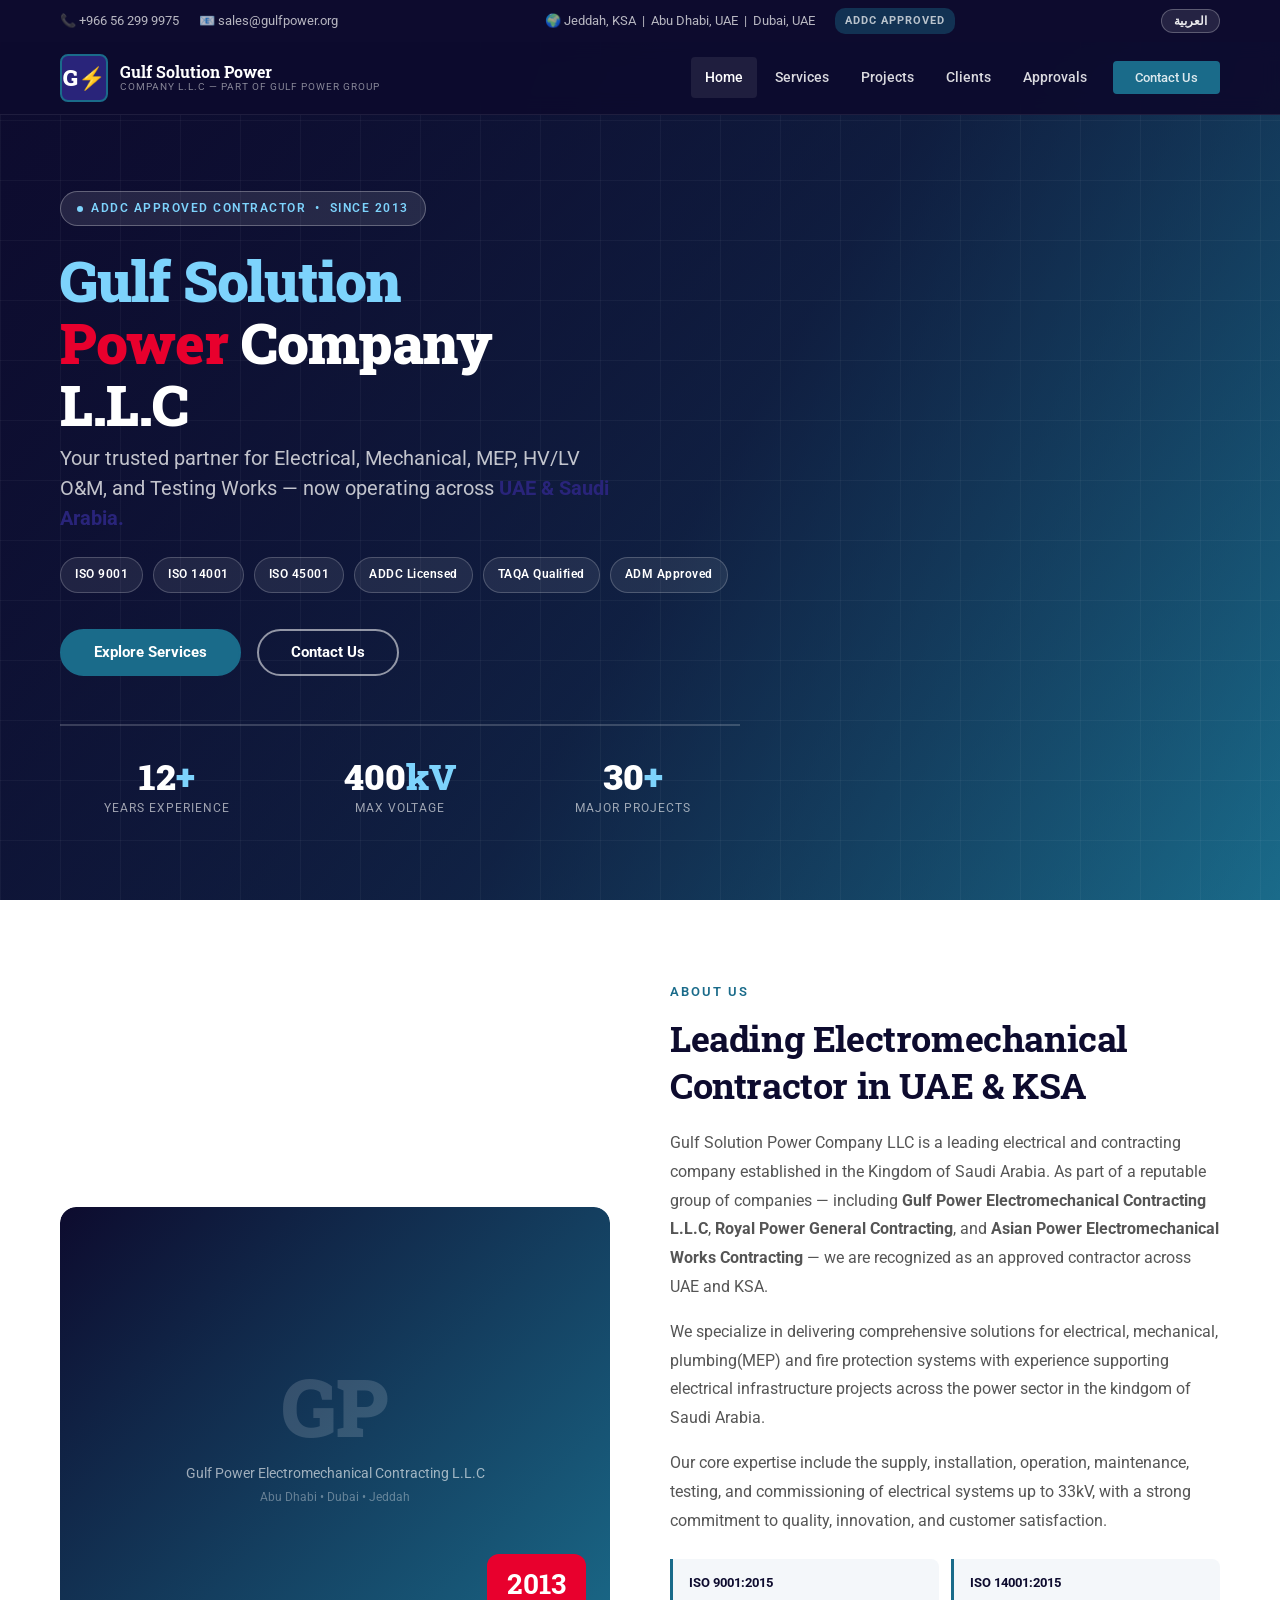
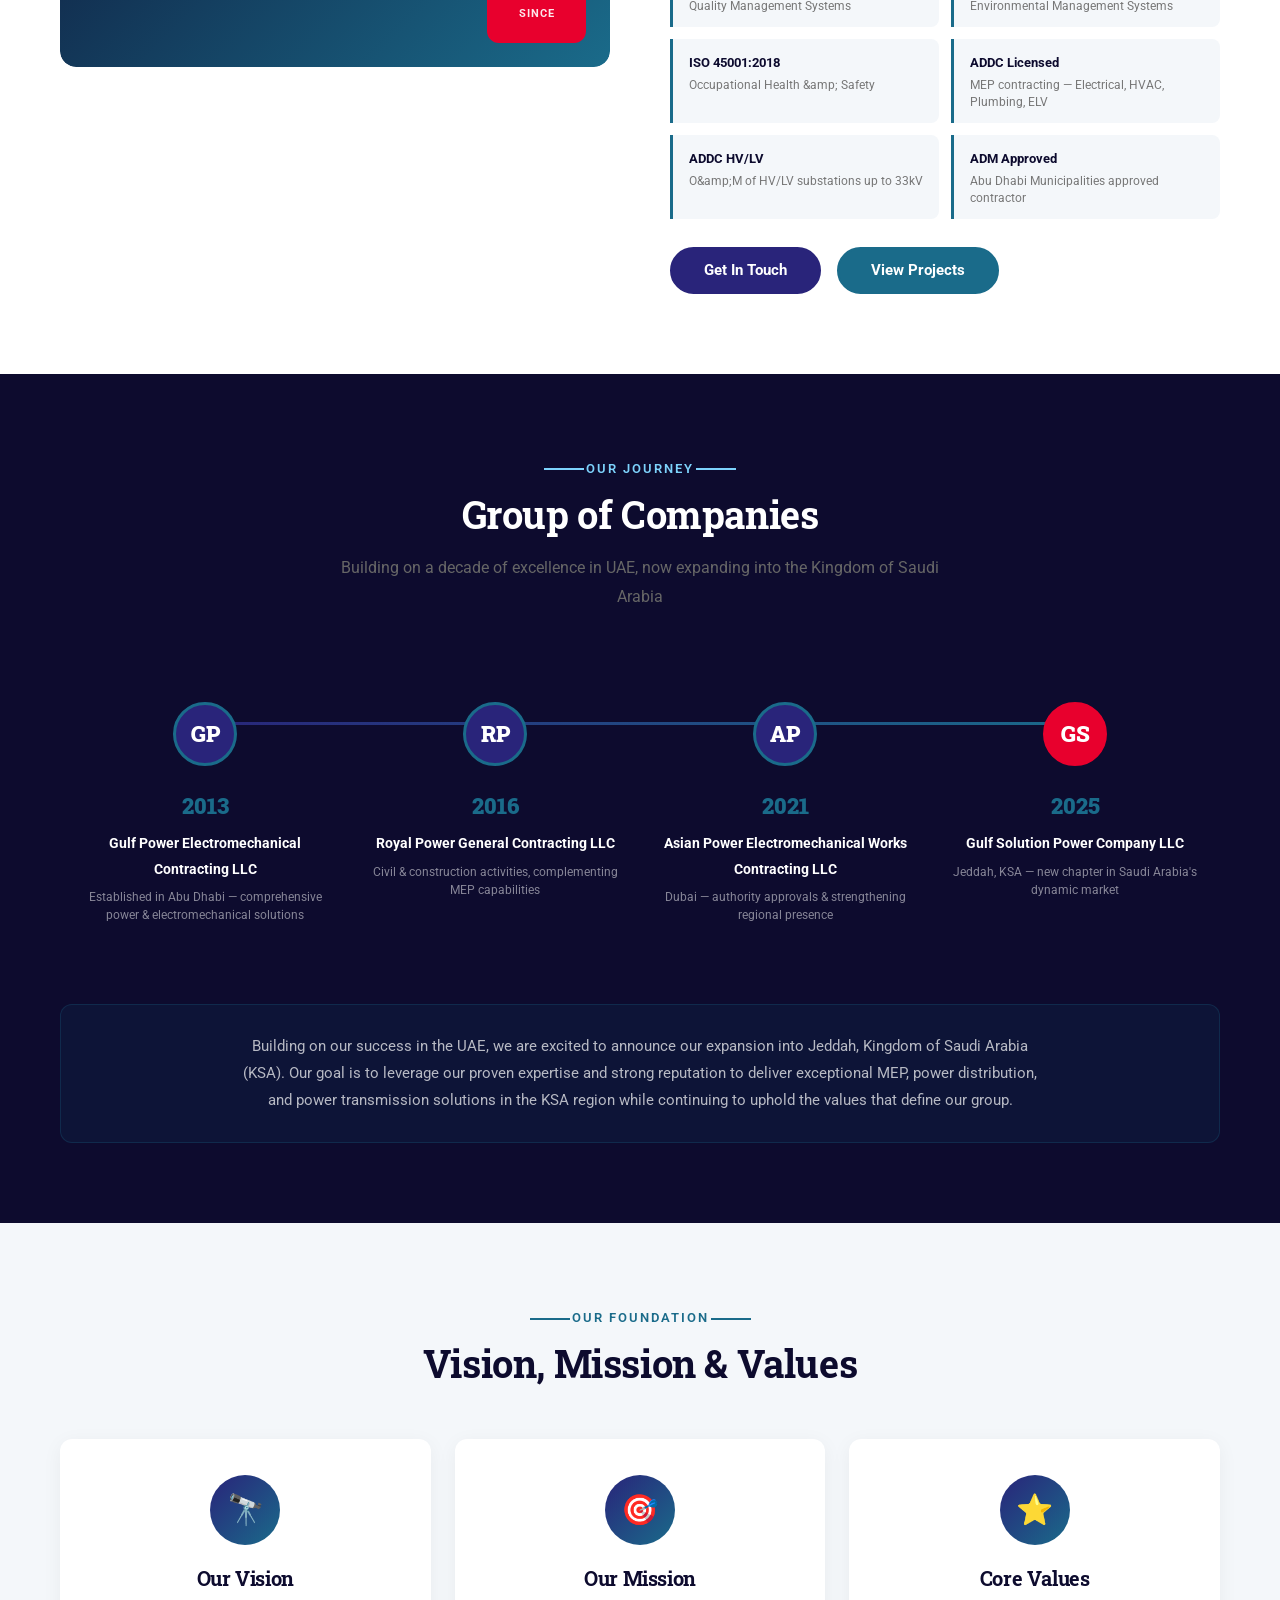
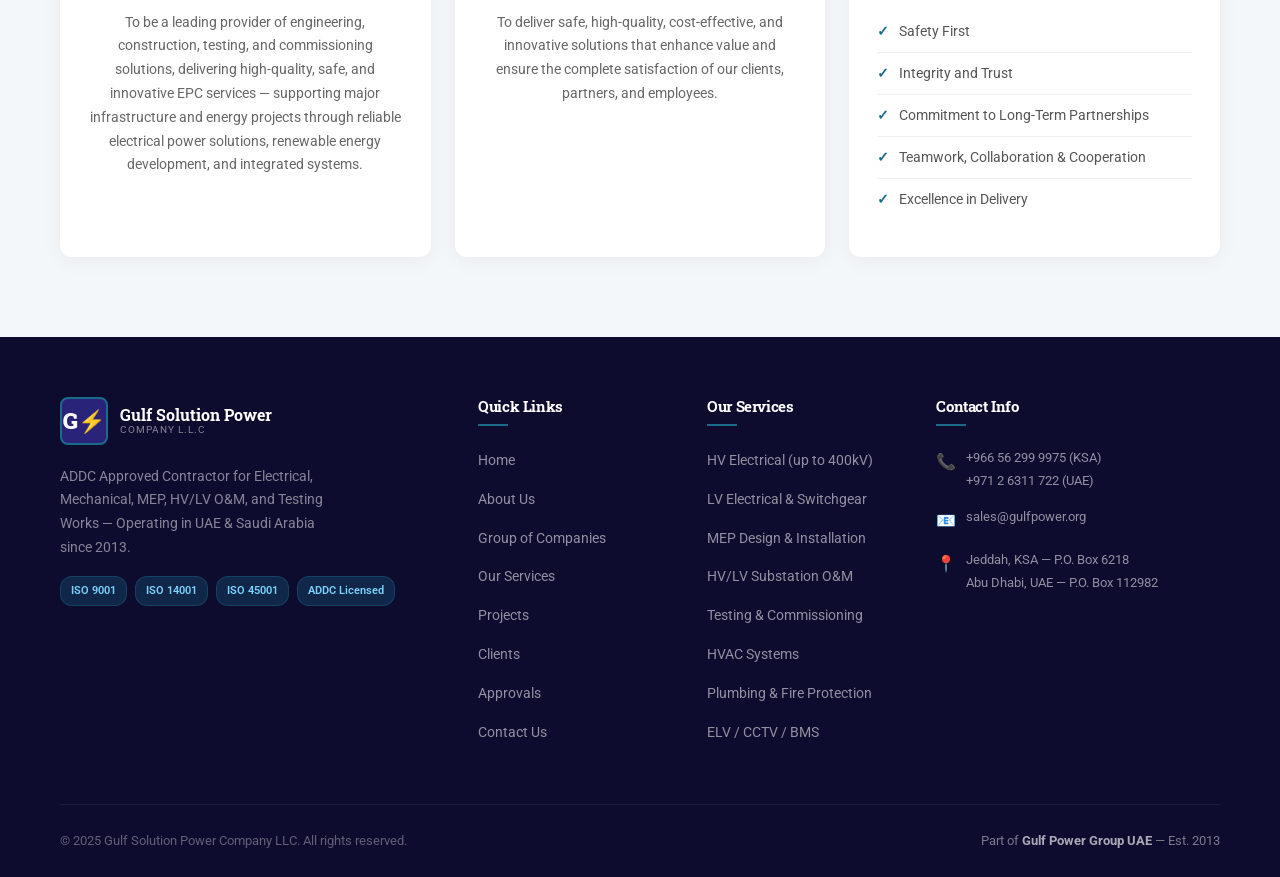
==== commit 56ea67c9: "Removed SEC" ====
--- a/index.html
+++ b/index.html
@@ -303,10 +303,6 @@
           <span class="icon">📍</span>
           <div class="text">Jeddah, KSA — P.O. Box 6218<br>Abu Dhabi, UAE — P.O. Box 112982</div>
         </div>
-        <div style="margin-top:16px;padding:12px;background:rgba(26,107,138,0.15);border:1px solid rgba(26,107,138,0.25);border-radius:8px;">
-          <div style="color:rgba(255,255,255,0.5);font-size:11px;letter-spacing:1px;text-transform:uppercase;margin-bottom:4px;" data-i18n="common.footer_sec_label">SEC Vendor Code</div>
-          <div style="color:#7dd3fc;font-weight:700;font-size:16px;font-family:'Roboto Slab',serif;">VD042735</div>
-        </div>
       </div>
     </div>
     <div class="footer-bottom">
